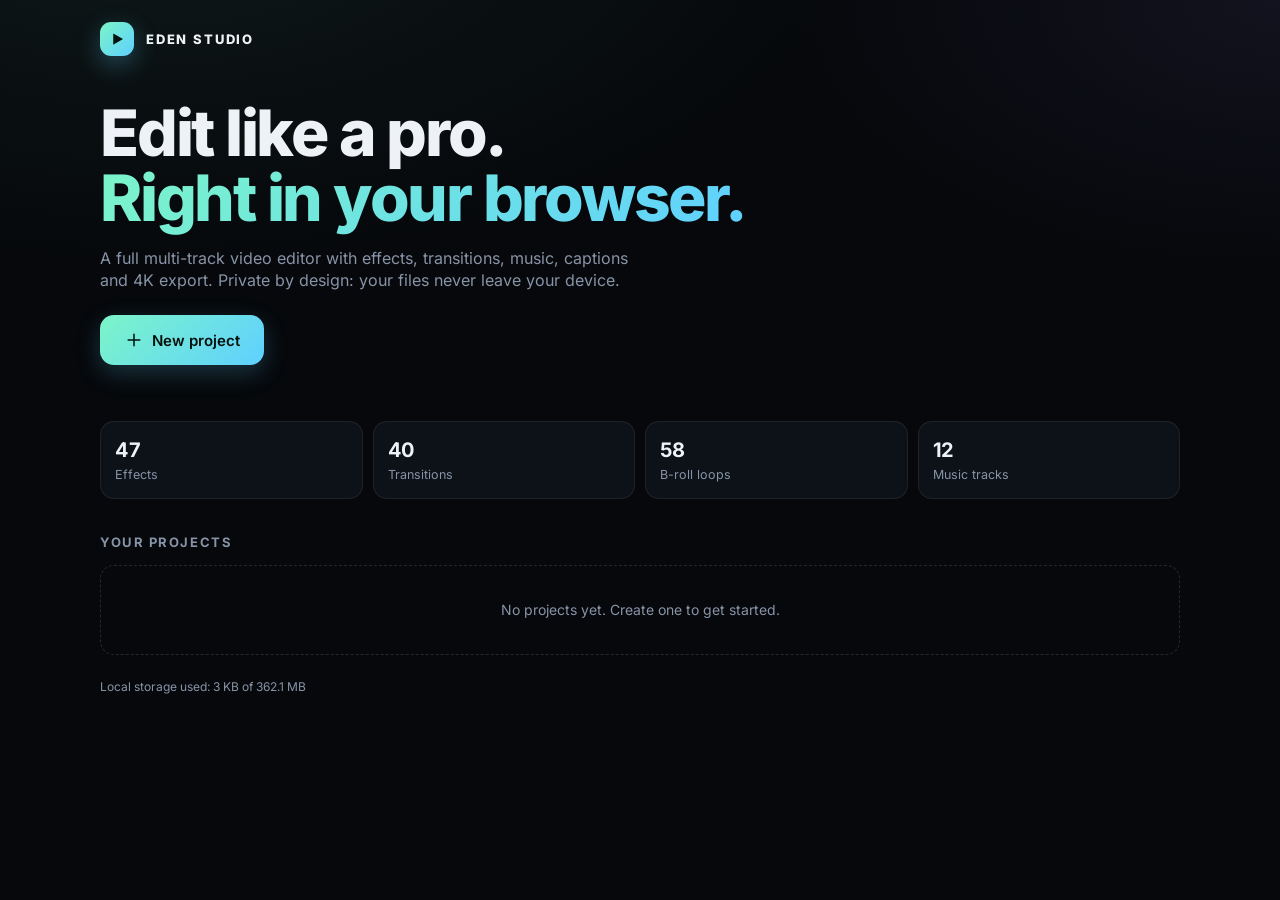
==== docs/index.html @ 5350b4ff "Add files via upload" ====
<!doctype html>
<html lang="en">
<head>
<meta charset="utf-8">
<title>EDEN Studio — Video editor in your browser</title>
<meta name="viewport" content="width=device-width,initial-scale=1,maximum-scale=1,viewport-fit=cover">
<meta name="description" content="EDEN Studio: a free, private, CapCut-style video editor that runs entirely in your browser. Multi-track timeline, 50+ effects, 40 transitions, 58 B-roll backgrounds, music, captions and 4K export.">
<meta name="theme-color" content="#06080b">
<meta name="apple-mobile-web-app-capable" content="yes">
<meta name="mobile-web-app-capable" content="yes">
<meta name="apple-mobile-web-app-status-bar-style" content="black-translucent">
<meta name="apple-mobile-web-app-title" content="EDEN Studio">
<link rel="manifest" href="manifest.webmanifest">
<link rel="icon" href="assets/icons/icon-192.png" type="image/png">
<link rel="apple-touch-icon" href="assets/icons/apple-touch-icon.png">
<link rel="preload" href="assets/fonts/inter-latin-600-normal.woff2" as="font" type="font/woff2" crossorigin>
<link rel="stylesheet" href="css/fonts.css">
<link rel="stylesheet" href="css/app.css">
</head>
<body>
<div class="loading" id="loading"><div style="text-align:center"><div class="logo" style="margin:0 auto 18px;width:54px;height:54px;border-radius:17px"></div><div class="spin" style="margin:0 auto"></div></div></div>
<div id="app">
  <section id="home" hidden></section>
  <section id="editor" hidden>
    <header class="topbar" id="topbar"></header>
    <nav class="rail" id="rail" aria-label="Tools"></nav>
    <aside class="panel" id="panel"><div class="sheet-grab" id="panelGrab"><i></i></div><div class="ph"><h3 id="panelTitle"></h3><button class="btn ghost sm icon x" id="panelClose" aria-label="Close"></button></div><div class="pb" id="panelBody"></div></aside>
    <main class="stage" id="stage">
      <div class="viewport" id="viewport"><div class="cwrap" id="cwrap"><canvas id="cv"></canvas><div id="overlay"></div></div></div>
      <div class="transport" id="transport"></div>
    </main>
    <aside class="inspector" id="inspector"><div class="sheet-grab" id="inspGrab"><i></i></div><div class="ph"><h3 id="inspTitle">Edit</h3><button class="btn ghost sm icon x" id="inspClose" aria-label="Close"></button></div><div class="pb" id="inspBody"></div></aside>
    <section class="timeline" id="timeline"></section>
  </section>
</div>
<div class="scrim" id="scrim"></div>
<div id="toasts" aria-live="polite"></div>
<noscript><p style="padding:24px">EDEN Studio needs JavaScript.</p></noscript>
<script type="module" src="js/app.js"></script>
</body>
</html>
---- docs/css/fonts.css ----
/* Self-hosted fonts (SIL Open Font License). Latin subset. */
@font-face{font-family:'Inter';font-style:normal;font-weight:400;font-display:swap;src:url('../assets/fonts/inter-latin-400-normal.woff2') format('woff2');}
@font-face{font-family:'Inter';font-style:normal;font-weight:600;font-display:swap;src:url('../assets/fonts/inter-latin-600-normal.woff2') format('woff2');}
@font-face{font-family:'Inter';font-style:normal;font-weight:700;font-display:swap;src:url('../assets/fonts/inter-latin-700-normal.woff2') format('woff2');}
@font-face{font-family:'Inter';font-style:normal;font-weight:800;font-display:swap;src:url('../assets/fonts/inter-latin-800-normal.woff2') format('woff2');}
@font-face{font-family:'Montserrat';font-style:normal;font-weight:600;font-display:swap;src:url('../assets/fonts/montserrat-latin-600-normal.woff2') format('woff2');}
@font-face{font-family:'Montserrat';font-style:normal;font-weight:800;font-display:swap;src:url('../assets/fonts/montserrat-latin-800-normal.woff2') format('woff2');}
@font-face{font-family:'Poppins';font-style:normal;font-weight:500;font-display:swap;src:url('../assets/fonts/poppins-latin-500-normal.woff2') format('woff2');}
@font-face{font-family:'Poppins';font-style:normal;font-weight:700;font-display:swap;src:url('../assets/fonts/poppins-latin-700-normal.woff2') format('woff2');}
@font-face{font-family:'Bebas Neue';font-style:normal;font-weight:400;font-display:swap;src:url('../assets/fonts/bebas-neue-latin-400-normal.woff2') format('woff2');}
@font-face{font-family:'Anton';font-style:normal;font-weight:400;font-display:swap;src:url('../assets/fonts/anton-latin-400-normal.woff2') format('woff2');}
@font-face{font-family:'Oswald';font-style:normal;font-weight:500;font-display:swap;src:url('../assets/fonts/oswald-latin-500-normal.woff2') format('woff2');}
@font-face{font-family:'Oswald';font-style:normal;font-weight:700;font-display:swap;src:url('../assets/fonts/oswald-latin-700-normal.woff2') format('woff2');}
@font-face{font-family:'Playfair Display';font-style:normal;font-weight:700;font-display:swap;src:url('../assets/fonts/playfair-display-latin-700-normal.woff2') format('woff2');}
@font-face{font-family:'Pacifico';font-style:normal;font-weight:400;font-display:swap;src:url('../assets/fonts/pacifico-latin-400-normal.woff2') format('woff2');}
@font-face{font-family:'Caveat';font-style:normal;font-weight:700;font-display:swap;src:url('../assets/fonts/caveat-latin-700-normal.woff2') format('woff2');}
@font-face{font-family:'Space Grotesk';font-style:normal;font-weight:600;font-display:swap;src:url('../assets/fonts/space-grotesk-latin-600-normal.woff2') format('woff2');}
@font-face{font-family:'Bangers';font-style:normal;font-weight:400;font-display:swap;src:url('../assets/fonts/bangers-latin-400-normal.woff2') format('woff2');}
@font-face{font-family:'Lobster';font-style:normal;font-weight:400;font-display:swap;src:url('../assets/fonts/lobster-latin-400-normal.woff2') format('woff2');}
@font-face{font-family:'Orbitron';font-style:normal;font-weight:700;font-display:swap;src:url('../assets/fonts/orbitron-latin-700-normal.woff2') format('woff2');}
@font-face{font-family:'Cinzel';font-style:normal;font-weight:700;font-display:swap;src:url('../assets/fonts/cinzel-latin-700-normal.woff2') format('woff2');}
@font-face{font-family:'Archivo Black';font-style:normal;font-weight:400;font-display:swap;src:url('../assets/fonts/archivo-black-latin-400-normal.woff2') format('woff2');}
@font-face{font-family:'DM Serif Display';font-style:normal;font-weight:400;font-display:swap;src:url('../assets/fonts/dm-serif-display-latin-400-normal.woff2') format('woff2');}
@font-face{font-family:'Permanent Marker';font-style:normal;font-weight:400;font-display:swap;src:url('../assets/fonts/permanent-marker-latin-400-normal.woff2') format('woff2');}
@font-face{font-family:'Righteous';font-style:normal;font-weight:400;font-display:swap;src:url('../assets/fonts/righteous-latin-400-normal.woff2') format('woff2');}
---- docs/css/app.css ----
/* EDEN Studio — premium dark UI. Mobile-first; the same markup becomes a desktop workstation at ≥ 861px. */
:root{
  --bg:#06080b; --bg2:#0b0f14; --panel:#0f141b; --raise:#151b25; --raise2:#1b2330; --line:rgba(255,255,255,.075); --line2:rgba(255,255,255,.13);
  --text:#eef2f7; --dim:#8794a7; --mute:#586377; --accent:#7cf5c8; --accent2:#5fd0ff; --violet:#9d8cff; --danger:#ff5d7a; --warn:#ffcf5c;
  --grad:linear-gradient(135deg,#7cf5c8 0%,#5fd0ff 100%); --glass:rgba(16,21,29,.78);
  --r:14px; --r-sm:10px; --safe-b:env(safe-area-inset-bottom,0px); --safe-t:env(safe-area-inset-top,0px);
  --ease:cubic-bezier(.2,.8,.2,1); --shadow:0 18px 50px rgba(0,0,0,.55);
  --tl-h:236px; --dock-h:62px;
}
*{box-sizing:border-box;-webkit-tap-highlight-color:transparent}
html,body{height:100%;margin:0;background:var(--bg);color:var(--text);font:14px/1.4 'Inter',system-ui,-apple-system,'Segoe UI',sans-serif;overscroll-behavior:none;-webkit-font-smoothing:antialiased;touch-action:manipulation}
body{overflow:hidden;position:fixed;inset:0;width:100%}
button{font:inherit;color:inherit;background:none;border:0;padding:0;cursor:pointer}
input,select,textarea{font:inherit;color:inherit}
[hidden]{display:none!important}
.ic{flex:none;display:block}
::selection{background:rgba(124,245,200,.3)}
*::-webkit-scrollbar{width:8px;height:8px}*::-webkit-scrollbar-thumb{background:rgba(255,255,255,.12);border-radius:8px}*::-webkit-scrollbar-track{background:transparent}
.scroll{overflow:auto;-webkit-overflow-scrolling:touch;overscroll-behavior:contain}

/* ambient background */
#app{position:absolute;inset:0;display:flex;flex-direction:column;background:radial-gradient(1200px 600px at 12% -10%,rgba(124,245,200,.07),transparent 60%),radial-gradient(900px 500px at 100% 0,rgba(157,140,255,.08),transparent 55%),var(--bg)}

/* ------------------------------------------------ buttons */
.btn{display:inline-flex;align-items:center;justify-content:center;gap:8px;height:40px;padding:0 16px;border-radius:12px;background:var(--raise);border:1px solid var(--line);font-weight:600;transition:transform .12s var(--ease),background .15s,border-color .15s;white-space:nowrap;user-select:none}
.btn:hover{background:var(--raise2);border-color:var(--line2)}.btn:active{transform:scale(.97)}
.btn.primary{background:var(--grad);color:#04120d;border:0;box-shadow:0 8px 24px rgba(95,208,255,.22)}
.btn.primary:hover{filter:brightness(1.07)}
.btn.ghost{background:transparent;border-color:transparent}.btn.ghost:hover{background:rgba(255,255,255,.06)}
.btn.danger{color:var(--danger)}
.btn.sm{height:32px;padding:0 12px;font-size:13px;border-radius:10px}
.btn.icon{width:40px;padding:0}.btn.icon.sm{width:32px}
.btn[disabled]{opacity:.35;pointer-events:none}
.chip{display:inline-flex;align-items:center;gap:6px;height:30px;padding:0 12px;border-radius:99px;background:var(--raise);border:1px solid var(--line);font-size:12.5px;font-weight:600;color:var(--dim);white-space:nowrap;transition:.15s}
.chip.on{background:rgba(124,245,200,.14);border-color:rgba(124,245,200,.45);color:var(--accent)}
.chips{display:flex;gap:8px;overflow-x:auto;padding:2px 2px 10px;scrollbar-width:none}.chips::-webkit-scrollbar{display:none}

/* ------------------------------------------------ home */
#home{position:absolute;inset:0;overflow:auto;padding:calc(var(--safe-t) + 22px) 20px calc(var(--safe-b) + 28px)}
.home-in{max-width:1080px;margin:0 auto}
.brand{display:flex;align-items:center;gap:12px;font-weight:800;letter-spacing:.14em;font-size:13px}
.logo{width:34px;height:34px;border-radius:11px;background:var(--grad);display:grid;place-items:center;box-shadow:0 8px 24px rgba(95,208,255,.3)}
.logo svg{color:#04120d}
.hero{padding:44px 0 30px}
.hero h1{margin:0;font-size:clamp(34px,7vw,64px);line-height:1.02;letter-spacing:-.035em;font-weight:800}
.hero h1 em{font-style:normal;background:var(--grad);-webkit-background-clip:text;background-clip:text;color:transparent}
.hero p{max-width:560px;color:var(--dim);font-size:16px;margin:16px 0 24px}
.hero .row{display:flex;gap:12px;flex-wrap:wrap}
.hero .btn{height:50px;padding:0 24px;font-size:15px;border-radius:14px}
.feat{display:grid;grid-template-columns:repeat(auto-fit,minmax(150px,1fr));gap:10px;margin:26px 0 8px}
.feat div{padding:14px;border-radius:var(--r);background:var(--glass);border:1px solid var(--line);font-size:12.5px;color:var(--dim)}
.feat b{display:block;color:var(--text);font-size:20px;letter-spacing:-.02em;margin-bottom:2px}
h2.sec{font-size:13px;letter-spacing:.12em;text-transform:uppercase;color:var(--dim);font-weight:700;margin:34px 0 14px;display:flex;align-items:center;gap:10px}
.projects{display:grid;grid-template-columns:repeat(auto-fill,minmax(168px,1fr));gap:14px}
.pcard{position:relative;border-radius:var(--r);overflow:hidden;background:var(--panel);border:1px solid var(--line);cursor:pointer;transition:transform .2s var(--ease),border-color .2s}
.pcard:hover{transform:translateY(-3px);border-color:var(--line2)}
.pcard .th{aspect-ratio:4/3;background:#0a0d12 center/cover no-repeat;display:grid;place-items:center;color:var(--mute)}
.pcard .meta{padding:10px 12px 12px}.pcard .meta b{display:block;font-size:13.5px;white-space:nowrap;overflow:hidden;text-overflow:ellipsis}
.pcard .meta span{font-size:12px;color:var(--dim)}
.pcard .del{position:absolute;top:8px;right:8px;width:30px;height:30px;border-radius:50%;background:rgba(6,8,11,.7);backdrop-filter:blur(8px);display:grid;place-items:center;opacity:0;transition:.15s}
.pcard:hover .del,.pcard:focus-within .del{opacity:1}
@media (pointer:coarse){.pcard .del{opacity:1}}
.empty{padding:34px;border:1px dashed var(--line2);border-radius:var(--r);text-align:center;color:var(--dim)}
.ratio-grid{display:grid;grid-template-columns:repeat(3,1fr);gap:10px}
.ratio{padding:14px 8px;border-radius:var(--r);background:var(--raise);border:1px solid var(--line);display:flex;flex-direction:column;align-items:center;gap:8px;font-weight:700;transition:.15s}
.ratio:hover{border-color:var(--line2)}.ratio.on{border-color:var(--accent);background:rgba(124,245,200,.1)}
.ratio i{display:block;border:2px solid currentColor;border-radius:4px;opacity:.85}
.ratio small{font-weight:500;color:var(--dim);font-size:11px;text-align:center}

/* ------------------------------------------------ editor shell */
#editor{position:absolute;inset:0;display:grid;grid-template-rows:auto minmax(0,1fr) var(--tl-h) auto;grid-template-columns:minmax(0,100%);grid-template-areas:'top' 'stage' 'tl' 'rail';padding-top:var(--safe-t)}
.topbar{grid-area:top}.stage{grid-area:stage}.timeline{grid-area:tl}.rail{grid-area:rail}
.topbar{display:flex;align-items:center;gap:8px;padding:8px 10px;border-bottom:1px solid var(--line);background:rgba(8,11,15,.85);backdrop-filter:blur(16px);z-index:20}
.topbar .name{flex:1;min-width:0;display:flex;align-items:center;gap:8px}
.topbar input.title{background:transparent;border:1px solid transparent;border-radius:9px;padding:6px 9px;font-weight:700;font-size:14px;width:100%;max-width:280px;text-overflow:ellipsis}
.topbar input.title:hover{border-color:var(--line)}.topbar input.title:focus{outline:0;border-color:var(--accent);background:var(--raise)}
.savestate{font-size:11.5px;color:var(--mute);white-space:nowrap}
.stage{display:flex;flex-direction:column;min-height:0;min-width:0}
.viewport{flex:1;min-height:0;display:grid;place-items:center;padding:10px;position:relative}
.cwrap{position:relative;box-shadow:0 20px 60px rgba(0,0,0,.6),0 0 0 1px var(--line2);border-radius:6px;background:#000;touch-action:none}
.cwrap canvas{display:block;width:100%;height:100%;border-radius:6px}
#overlay{position:absolute;inset:0;pointer-events:none}
.sel-box{position:absolute;border:1.5px solid var(--accent);pointer-events:auto;touch-action:none;cursor:move;box-shadow:0 0 0 1px rgba(0,0,0,.4)}
.sel-box .h{position:absolute;width:16px;height:16px;border-radius:50%;background:#fff;border:2px solid var(--accent);box-shadow:0 2px 6px rgba(0,0,0,.5);touch-action:none}
.sel-box .h.br{right:-9px;bottom:-9px;cursor:nwse-resize}.sel-box .h.rot{left:50%;top:-30px;margin-left:-8px;cursor:grab}
.sel-box .stem{position:absolute;left:50%;top:-16px;width:1.5px;height:16px;background:var(--accent);margin-left:-.75px}
.guide{position:absolute;background:var(--accent);opacity:.75;pointer-events:none}
.transport{display:flex;align-items:center;gap:6px;padding:4px 12px 8px;min-height:50px}
.transport .time{font-variant-numeric:tabular-nums;font-weight:600;font-size:13px;color:var(--dim);min-width:104px}
.transport .time b{color:var(--text);font-weight:700}
.transport .sp{flex:1}
.playbtn{width:46px;height:46px;border-radius:50%;background:var(--grad);color:#04120d;display:grid;place-items:center;box-shadow:0 8px 22px rgba(95,208,255,.3);transition:transform .12s}.playbtn:active{transform:scale(.93)}

/* ------------------------------------------------ tool rail / dock */
.rail{display:flex;gap:2px;padding:6px 6px calc(6px + var(--safe-b));overflow-x:auto;background:rgba(8,11,15,.92);border-top:1px solid var(--line);backdrop-filter:blur(16px);z-index:30;scrollbar-width:none;min-height:var(--dock-h)}
.rail::-webkit-scrollbar{display:none}
.tool{flex:0 0 auto;min-width:64px;height:50px;border-radius:12px;display:flex;flex-direction:column;align-items:center;justify-content:center;gap:3px;color:var(--dim);font-size:10.5px;font-weight:600;transition:.15s}
.tool:hover{color:var(--text);background:rgba(255,255,255,.05)}
.tool.on{color:var(--accent);background:rgba(124,245,200,.1)}
.tool.danger{color:var(--danger)}
.tool .ic{width:21px;height:21px}
.rail .back{border-right:1px solid var(--line);margin-right:4px;padding-right:6px;border-radius:0}

/* ------------------------------------------------ panels (bottom sheet on mobile) */
.panel,.inspector{position:fixed;left:0;right:0;bottom:0;height:min(58vh,520px);z-index:40;background:var(--panel);border-top:1px solid var(--line2);border-radius:22px 22px 0 0;box-shadow:0 -24px 60px rgba(0,0,0,.55);display:flex;flex-direction:column;transform:translateY(105%);transition:transform .34s var(--ease);padding-bottom:var(--safe-b)}
.panel.open,.inspector.open{transform:none}
.sheet-grab{flex:none;height:22px;display:grid;place-items:center;touch-action:none}.sheet-grab i{width:40px;height:4px;border-radius:4px;background:var(--line2)}
.ph{flex:none;display:flex;align-items:center;gap:8px;padding:0 14px 8px}
.ph h3{margin:0;font-size:15px;font-weight:700;flex:1;letter-spacing:-.01em}
.pb{flex:1;min-height:0;overflow:auto;-webkit-overflow-scrolling:touch;overscroll-behavior:contain;padding:4px 14px 20px}
.scrim{position:fixed;inset:0;background:rgba(0,0,0,.35);z-index:35;opacity:0;pointer-events:none;transition:.25s}.scrim.on{opacity:1;pointer-events:auto}
@media (min-width:861px){.scrim{display:none}}

.grid{display:grid;gap:10px}
.grid.g3{grid-template-columns:repeat(3,1fr)}.grid.g2{grid-template-columns:repeat(2,1fr)}.grid.g4{grid-template-columns:repeat(4,1fr)}
.card{position:relative;border-radius:12px;overflow:hidden;background:var(--raise);border:1px solid var(--line);cursor:pointer;text-align:left;transition:transform .15s var(--ease),border-color .15s;display:block;width:100%}
.card:hover{border-color:var(--line2)}.card:active{transform:scale(.97)}
.card.on{border-color:var(--accent);box-shadow:0 0 0 1px var(--accent)}
.card .im{aspect-ratio:3/4;background:linear-gradient(135deg,#1a2230,#0e131a) center/cover no-repeat;position:relative}
.card .im.sq{aspect-ratio:1}
.card .im.wide{aspect-ratio:16/10}
.thumb{opacity:.0;transition:opacity .3s}.thumb.ready{opacity:1}
.card .lb{padding:7px 8px 8px;font-size:11.5px;font-weight:600;white-space:nowrap;overflow:hidden;text-overflow:ellipsis}
.card .tag{position:absolute;left:6px;bottom:6px;padding:2px 7px;border-radius:99px;background:rgba(6,8,11,.72);backdrop-filter:blur(6px);font-size:10px;font-weight:700;letter-spacing:.04em}
.card .add{position:absolute;right:6px;top:6px;width:26px;height:26px;border-radius:50%;background:var(--grad);color:#04120d;display:grid;place-items:center;opacity:0;transform:scale(.8);transition:.15s}
.card:hover .add,.card:active .add{opacity:1;transform:none}
@media (pointer:coarse){.card .add{opacity:1;transform:none;width:24px;height:24px}}
.sub{font-size:11px;font-weight:700;letter-spacing:.1em;text-transform:uppercase;color:var(--mute);margin:14px 2px 8px}
.row-item{display:flex;align-items:center;gap:12px;width:100%;padding:9px 10px;border-radius:12px;background:var(--raise);border:1px solid var(--line);margin-bottom:8px;text-align:left}
.row-item:hover{border-color:var(--line2)}
.row-item .pic{width:44px;height:44px;border-radius:10px;display:grid;place-items:center;flex:none;color:#04120d}
.row-item b{display:block;font-size:13.5px}.row-item span{font-size:12px;color:var(--dim)}
.row-item .go{margin-left:auto;display:flex;gap:6px}
.drop{display:grid;place-items:center;gap:6px;padding:26px 16px;border:1.5px dashed var(--line2);border-radius:16px;text-align:center;color:var(--dim);transition:.2s;cursor:pointer;background:rgba(255,255,255,.015)}
.drop:hover,.drop.over{border-color:var(--accent);color:var(--accent);background:rgba(124,245,200,.06)}
.drop b{color:var(--text);font-size:14px}

/* ------------------------------------------------ inspector controls */
.sect{border:1px solid var(--line);border-radius:14px;background:var(--raise);margin-bottom:10px;overflow:hidden}
.sect>.sh{display:flex;align-items:center;gap:10px;padding:11px 12px;font-weight:700;font-size:13px;width:100%;text-align:left}
.sect>.sh .ic{color:var(--accent)}.sect>.sh .chev{margin-left:auto;color:var(--mute);transition:transform .2s}
.sect.open>.sh .chev{transform:rotate(180deg)}
.sect>.sb{display:none;padding:2px 12px 14px}.sect.open>.sb{display:block}
.ctl{display:grid;grid-template-columns:78px 1fr 52px 24px;align-items:center;gap:8px;min-height:36px}
.ctl.nokf{grid-template-columns:78px 1fr 52px}
.ctl label{font-size:12px;color:var(--dim);font-weight:500}
.ctl output{font-size:11.5px;text-align:right;color:var(--text);font-variant-numeric:tabular-nums}
.ctl .kf{width:22px;height:22px;display:grid;place-items:center;color:var(--mute);border-radius:6px}.ctl .kf.has{color:var(--accent)}.ctl .kf.here{color:#04120d;background:var(--accent)}
input[type=range]{-webkit-appearance:none;appearance:none;width:100%;height:28px;background:transparent;margin:0;touch-action:pan-y}
input[type=range]::-webkit-slider-runnable-track{height:4px;border-radius:4px;background:linear-gradient(90deg,var(--accent) var(--p,50%),rgba(255,255,255,.12) var(--p,50%))}
input[type=range]::-moz-range-track{height:4px;border-radius:4px;background:rgba(255,255,255,.12)}input[type=range]::-moz-range-progress{height:4px;border-radius:4px;background:var(--accent)}
input[type=range]::-webkit-slider-thumb{-webkit-appearance:none;width:18px;height:18px;border-radius:50%;background:#fff;margin-top:-7px;box-shadow:0 2px 8px rgba(0,0,0,.5)}
input[type=range]::-moz-range-thumb{width:18px;height:18px;border:0;border-radius:50%;background:#fff}
.field{width:100%;height:38px;padding:0 12px;border-radius:10px;background:var(--bg2);border:1px solid var(--line);outline:0}
.field:focus{border-color:var(--accent)}
textarea.field{height:74px;padding:10px 12px;resize:none}
select.field{appearance:none;background-image:linear-gradient(45deg,transparent 50%,var(--dim) 50%),linear-gradient(135deg,var(--dim) 50%,transparent 50%);background-position:calc(100% - 18px) 16px,calc(100% - 13px) 16px;background-size:5px 5px;background-repeat:no-repeat;padding-right:30px}
.seg{display:flex;background:var(--bg2);padding:3px;border-radius:11px;border:1px solid var(--line);gap:2px}
.seg button{flex:1;height:30px;border-radius:8px;font-size:12px;font-weight:600;color:var(--dim);transition:.15s;white-space:nowrap;padding:0 6px}
.seg button.on{background:var(--raise2);color:var(--text);box-shadow:0 1px 4px rgba(0,0,0,.4)}
.swatch{width:36px;height:36px;border-radius:10px;border:1px solid var(--line2);padding:0;background:none;cursor:pointer;overflow:hidden}
input[type=color]{-webkit-appearance:none;border:0;padding:0}input[type=color]::-webkit-color-swatch-wrapper{padding:0}input[type=color]::-webkit-color-swatch{border:0;border-radius:9px}
.rowx{display:flex;align-items:center;gap:8px;margin:6px 0}.rowx>label{font-size:12px;color:var(--dim);min-width:78px}.rowx .grow{flex:1}
.switch{position:relative;width:42px;height:26px;border-radius:99px;background:rgba(255,255,255,.14);transition:.2s;flex:none}
.switch::after{content:'';position:absolute;top:3px;left:3px;width:20px;height:20px;border-radius:50%;background:#fff;transition:.2s var(--ease)}
.switch.on{background:var(--accent)}.switch.on::after{transform:translateX(16px);background:#04120d}
.hint{font-size:12px;color:var(--dim);margin:6px 0}
.pill-row{display:flex;gap:6px;flex-wrap:wrap;margin:6px 0}
.mini{display:grid;grid-template-columns:repeat(4,1fr);gap:8px}
.mini .card .im{aspect-ratio:3/4}
.fxlist .row-item{padding:8px 10px}

/* ------------------------------------------------ timeline */
.timeline{position:relative;display:flex;flex-direction:column;min-height:0;border-top:1px solid var(--line);background:linear-gradient(180deg,#090c11,#07090d)}
.tl-bar{flex:none;display:flex;align-items:center;gap:4px;padding:4px 8px;border-bottom:1px solid var(--line)}
.tl-bar .sp{flex:1}
.tl-body{position:relative;flex:1;min-height:0;display:flex}
.tl-heads{flex:none;width:34px;overflow:hidden;border-right:1px solid var(--line);background:#080b10;z-index:5;position:relative}
.tl-scroll{position:relative;flex:1;overflow:auto;-webkit-overflow-scrolling:touch;overscroll-behavior:contain}
.tl-inner{position:relative;min-height:100%}
.ruler{position:sticky;top:0;height:24px;z-index:6;background:rgba(9,12,17,.96);border-bottom:1px solid var(--line);touch-action:none;cursor:col-resize}
.ruler .tick{position:absolute;top:0;bottom:0;border-left:1px solid rgba(255,255,255,.1);font-size:10px;color:var(--mute);padding-left:4px;line-height:22px;pointer-events:none;font-variant-numeric:tabular-nums}
.ruler .tick.minor{top:15px;color:transparent}
.lane{position:absolute;left:0;right:0;border-bottom:1px solid rgba(255,255,255,.04)}
.lane.drop-ok{background:rgba(124,245,200,.06)}
.lh{position:absolute;left:0;width:34px;display:grid;place-items:center;color:var(--mute);border-bottom:1px solid rgba(255,255,255,.04)}
.lh .ic{width:15px;height:15px}
.clip{position:absolute;top:3px;bottom:3px;border-radius:9px;overflow:hidden;border:1.5px solid rgba(255,255,255,.12);touch-action:none;user-select:none;-webkit-user-select:none;cursor:grab;background:#1a2230;transition:box-shadow .15s}
.clip.sel{border-color:var(--accent);box-shadow:0 0 0 1px var(--accent),0 6px 18px rgba(124,245,200,.18);z-index:3}
.clip.drag{opacity:.9;z-index:9;cursor:grabbing;box-shadow:0 14px 34px rgba(0,0,0,.6)}
.clip.bad{border-color:var(--danger)}
.clip .strip{position:absolute;inset:0;display:flex;opacity:.82;pointer-events:none}.clip .strip canvas{height:100%;flex:none}
.clip .lbl{position:absolute;left:8px;top:4px;right:8px;font-size:11px;font-weight:700;text-shadow:0 1px 4px rgba(0,0,0,.9);white-space:nowrap;overflow:hidden;text-overflow:ellipsis;pointer-events:none;display:flex;gap:5px;align-items:center}
.clip .wave{position:absolute;inset:0;width:100%;height:100%;pointer-events:none}
.clip .hd{position:absolute;top:0;bottom:0;width:15px;z-index:4;touch-action:none;cursor:ew-resize;display:grid;place-items:center}
.clip .hd.l{left:0}.clip .hd.r{right:0}
.clip .hd::after{content:'';width:4px;height:42%;max-height:26px;border-radius:3px;background:rgba(255,255,255,.0);transition:.15s}
.clip.sel .hd{background:linear-gradient(90deg,rgba(124,245,200,.9),rgba(124,245,200,.0))}.clip.sel .hd.r{background:linear-gradient(270deg,rgba(124,245,200,.9),rgba(124,245,200,0))}
.clip.sel .hd::after{background:#04120d}
.clip.k-video{background:#203149}.clip.k-image{background:#3a2b4f}.clip.k-gen{background:linear-gradient(90deg,#3b2a63,#1d4a5a)}
.clip.k-audio{background:linear-gradient(180deg,#123a35,#0e2a28)}.clip.k-text{background:#5a4b12}.clip.k-sticker{background:#5a2342}.clip.k-fx{background:linear-gradient(90deg,#4a2b6e,#6e2b58)}
.clip.k-audio .wave{color:#7cf5c8}
.kfdot{position:absolute;bottom:3px;width:7px;height:7px;background:var(--accent);transform:rotate(45deg) translateX(-50%);pointer-events:none}
.tmark{position:absolute;top:50%;z-index:5;width:26px;height:26px;margin:-13px 0 0 -13px;border-radius:9px;background:var(--bg);border:1.5px solid var(--line2);display:grid;place-items:center;color:var(--dim);cursor:pointer;transition:.15s}
.tmark:hover,.tmark.has{border-color:var(--accent);color:var(--accent)}
.tmark .ic{width:14px;height:14px}
.playhead{position:absolute;top:0;bottom:0;width:0;z-index:8;pointer-events:none}
.playhead::before{content:'';position:absolute;left:-1px;top:0;bottom:0;width:2px;background:#fff;box-shadow:0 0 10px rgba(255,255,255,.4)}
.playhead::after{content:'';position:absolute;left:-7px;top:0;width:14px;height:14px;background:#fff;clip-path:polygon(0 0,100% 0,50% 100%)}
.snapline{position:absolute;top:0;bottom:0;width:1px;background:var(--accent);z-index:7;pointer-events:none;box-shadow:0 0 6px var(--accent)}
.tl-empty{position:absolute;inset:34px 0 0;display:grid;place-items:center;text-align:center;color:var(--mute);pointer-events:none;font-size:13px}

/* ------------------------------------------------ modal */
.modal-back{position:fixed;inset:0;background:rgba(2,4,6,.66);backdrop-filter:blur(8px);z-index:100;display:grid;place-items:center;padding:16px;animation:fade .2s}
.modal{width:min(520px,100%);max-height:calc(100% - 20px);overflow:auto;background:var(--panel);border:1px solid var(--line2);border-radius:22px;box-shadow:var(--shadow);padding:20px;animation:pop .28s var(--ease)}
.modal h3{margin:0 0 4px;font-size:19px;letter-spacing:-.02em}
.modal p.lead{margin:0 0 16px;color:var(--dim);font-size:13px}
.modal .foot{display:flex;gap:10px;justify-content:flex-end;margin-top:18px}
@keyframes fade{from{opacity:0}}@keyframes pop{from{opacity:0;transform:translateY(14px) scale(.97)}}
.bar{height:8px;border-radius:8px;background:rgba(255,255,255,.1);overflow:hidden}.bar i{display:block;height:100%;background:var(--grad);width:0;transition:width .2s}
.stat{display:flex;justify-content:space-between;font-size:12.5px;color:var(--dim);margin-top:8px}
.opt-grid{display:grid;grid-template-columns:repeat(2,1fr);gap:8px;margin:8px 0 14px}
.opt{padding:11px 12px;border-radius:12px;background:var(--raise);border:1px solid var(--line);text-align:left;font-weight:600;font-size:13px}.opt small{display:block;color:var(--dim);font-weight:400;font-size:11.5px}
.opt.on{border-color:var(--accent);background:rgba(124,245,200,.1)}

#toasts{position:fixed;left:0;right:0;top:calc(var(--safe-t) + 66px);display:flex;flex-direction:column;align-items:center;gap:8px;z-index:200;pointer-events:none}
.toast{padding:10px 16px;border-radius:12px;background:rgba(21,27,37,.96);border:1px solid var(--line2);box-shadow:var(--shadow);font-weight:600;font-size:13px;animation:pop .25s var(--ease);max-width:min(440px,92vw)}
.toast.err{border-color:rgba(255,93,122,.55)}.toast.ok{border-color:rgba(124,245,200,.55)}
.ctxmenu{position:fixed;z-index:150;min-width:190px;background:var(--glass);backdrop-filter:blur(18px);border:1px solid var(--line2);border-radius:14px;padding:6px;box-shadow:var(--shadow)}
.ctxmenu button{display:flex;align-items:center;gap:10px;width:100%;padding:9px 10px;border-radius:9px;font-size:13px;text-align:left}.ctxmenu button:hover{background:rgba(255,255,255,.07)}
.ctxmenu .sep{height:1px;background:var(--line);margin:5px 4px}
.loading{position:fixed;inset:0;z-index:300;display:grid;place-items:center;background:var(--bg);transition:opacity .5s}
.loading.gone{opacity:0;pointer-events:none}
.spin{width:36px;height:36px;border-radius:50%;border:3px solid rgba(255,255,255,.1);border-top-color:var(--accent);animation:sp 0.8s linear infinite}@keyframes sp{to{transform:rotate(360deg)}}

/* ------------------------------------------------ desktop workstation */
@media (min-width:861px){
  :root{--tl-h:272px}
  #editor{grid-template-rows:auto minmax(0,1fr) var(--tl-h);grid-template-columns:72px 340px minmax(0,1fr) 336px;grid-template-areas:'top top top top' 'rail panel stage insp' 'tl tl tl tl'}
  .rail{flex-direction:column;border-top:0;border-right:1px solid var(--line);padding:10px 6px;min-height:0;overflow-y:auto;overflow-x:hidden;background:rgba(8,11,15,.6);gap:2px;backdrop-filter:none}
  .tool{min-width:0;width:60px;height:54px}.rail .back{display:none}.rail .sep{height:1px;background:var(--line);margin:6px 8px;flex:none}
  .panel,.inspector{position:static;height:auto;transform:none;border-radius:0;box-shadow:none;border-top:0;transition:none;padding-bottom:0;min-height:0}
  .panel{grid-area:panel;border-right:1px solid var(--line);background:rgba(15,20,27,.7)}.inspector{grid-area:insp;border-left:1px solid var(--line);background:rgba(15,20,27,.7)}
  .sheet-grab{display:none}.ph{padding:14px 16px 8px}.pb{padding:4px 16px 24px}
  .ph .x{display:none}
  .viewport{padding:16px 20px}
  .tl-heads{width:96px}.lh{width:96px;justify-content:start;padding-left:12px;gap:8px;grid-auto-flow:column;place-items:center start;font-size:11.5px;font-weight:600}
  .lh .ic{width:15px;height:15px}
}
@media (max-width:860px){
  .desktop-only{display:none!important}
  .topbar .btn.export span{display:none}
  .transport .time{min-width:88px}
  .tl-bar .zoomctl{display:none}
}
@media (max-width:860px) and (orientation:landscape){
  :root{--tl-h:130px}
  .rail{min-height:50px}.tool{height:42px}.tool span{display:none}
}
@media (prefers-reduced-motion:reduce){*{animation-duration:.01ms!important;transition-duration:.01ms!important}}

.opt-grid.c3{grid-template-columns:repeat(3,1fr)}.opt-grid.c3 .opt{padding:10px 9px;font-size:12.5px}
@media (max-width:860px){.inspector{height:min(46vh,430px)}.scrim.on.soft{background:rgba(0,0,0,.12)}}
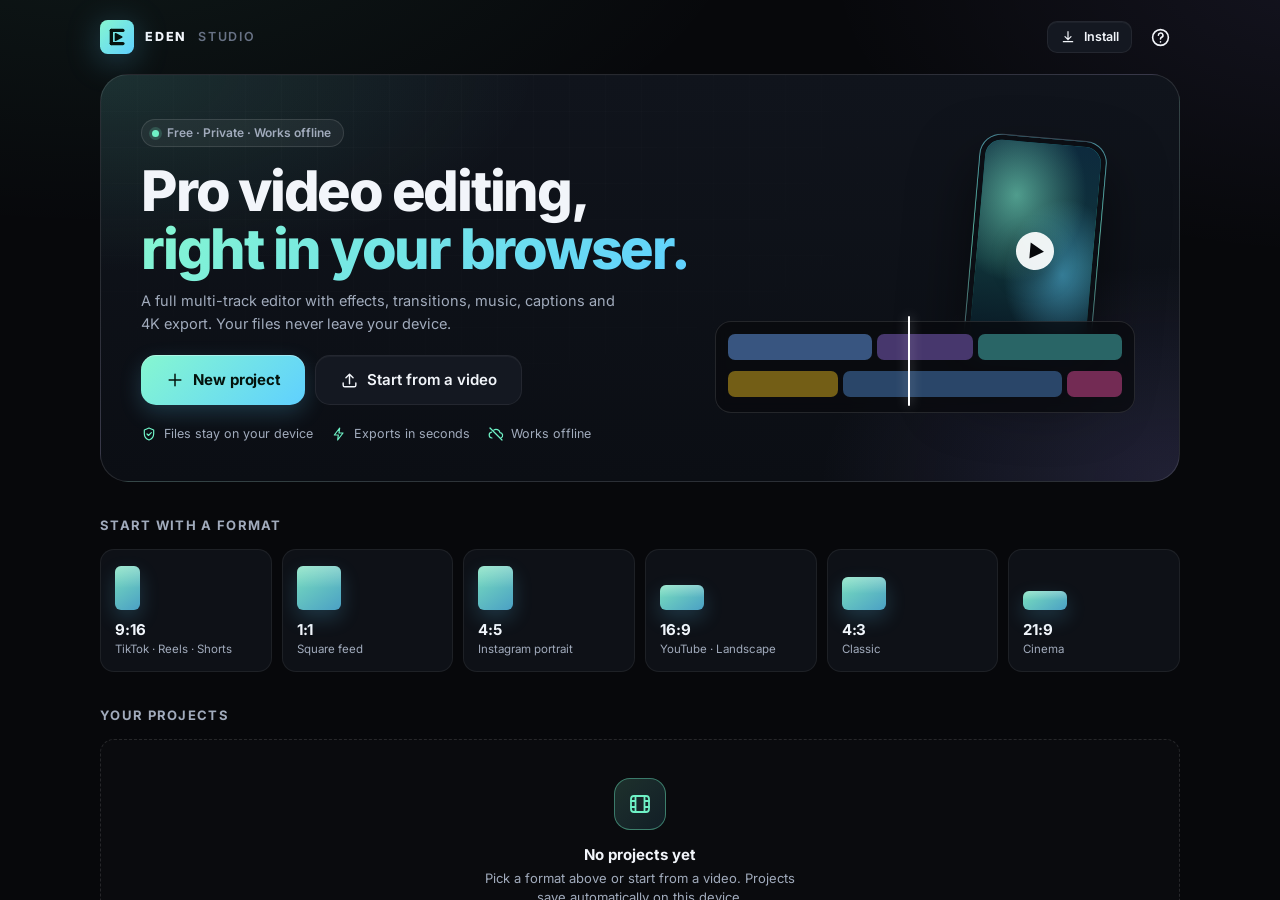
==== commit 221ad023: "Add files via upload" ====
--- a/docs/index.html
+++ b/docs/index.html
@@ -2,40 +2,53 @@
 <html lang="en">
 <head>
 <meta charset="utf-8">
-<title>EDEN Studio — Video editor in your browser</title>
+<title>EDEN Studio — Pro video editor in your browser</title>
 <meta name="viewport" content="width=device-width,initial-scale=1,maximum-scale=1,viewport-fit=cover">
-<meta name="description" content="EDEN Studio: a free, private, CapCut-style video editor that runs entirely in your browser. Multi-track timeline, 50+ effects, 40 transitions, 58 B-roll backgrounds, music, captions and 4K export.">
-<meta name="theme-color" content="#06080b">
+<meta name="description" content="EDEN Studio: a free, private video editor that runs entirely in your browser. Multi-track timeline, 47 effects, 40 transitions, music, captions and 4K export. Install it on your phone or computer.">
+<meta name="theme-color" content="#07080b">
+<meta name="color-scheme" content="dark">
+<meta name="application-name" content="EDEN Studio">
 <meta name="apple-mobile-web-app-capable" content="yes">
 <meta name="mobile-web-app-capable" content="yes">
 <meta name="apple-mobile-web-app-status-bar-style" content="black-translucent">
 <meta name="apple-mobile-web-app-title" content="EDEN Studio">
+<meta name="format-detection" content="telephone=no">
+<meta property="og:title" content="EDEN Studio">
+<meta property="og:description" content="A free, private, pro-grade video editor that runs in your browser.">
+<meta property="og:type" content="website">
 <link rel="manifest" href="manifest.webmanifest">
-<link rel="icon" href="assets/icons/icon-192.png" type="image/png">
+<link rel="icon" href="assets/icons/favicon.svg" type="image/svg+xml">
+<link rel="icon" href="assets/icons/favicon-32.png" type="image/png" sizes="32x32">
 <link rel="apple-touch-icon" href="assets/icons/apple-touch-icon.png">
 <link rel="preload" href="assets/fonts/inter-latin-600-normal.woff2" as="font" type="font/woff2" crossorigin>
+<link rel="preload" href="assets/fonts/inter-latin-800-normal.woff2" as="font" type="font/woff2" crossorigin>
 <link rel="stylesheet" href="css/fonts.css">
 <link rel="stylesheet" href="css/app.css">
 </head>
 <body>
-<div class="loading" id="loading"><div style="text-align:center"><div class="logo" style="margin:0 auto 18px;width:54px;height:54px;border-radius:17px"></div><div class="spin" style="margin:0 auto"></div></div></div>
+<div class="loading" id="loading" role="status" aria-label="Loading EDEN Studio">
+  <div class="lw">
+    <svg class="logo-mark" viewBox="0 0 512 512" width="64" height="64" aria-hidden="true"><defs><linearGradient id="lgs" x1="0" y1="0" x2="1" y2="1"><stop offset="0" stop-color="#86f7d0"/><stop offset="1" stop-color="#5fd0ff"/></linearGradient></defs><rect width="512" height="512" rx="116" fill="url(#lgs)"/><g fill="#05130e" stroke="#05130e" stroke-linejoin="round" stroke-linecap="round"><rect x="146" y="132" width="50" height="248" rx="25" stroke="none"/><rect x="146" y="132" width="224" height="50" rx="25" stroke="none"/><rect x="146" y="330" width="224" height="50" rx="25" stroke="none"/><path d="M234 208 L234 304 L326 256 Z" stroke-width="26"/></g></svg>
+    <div class="lt">EDEN STUDIO</div>
+  </div>
+</div>
 <div id="app">
   <section id="home" hidden></section>
   <section id="editor" hidden>
     <header class="topbar" id="topbar"></header>
     <nav class="rail" id="rail" aria-label="Tools"></nav>
-    <aside class="panel" id="panel"><div class="sheet-grab" id="panelGrab"><i></i></div><div class="ph"><h3 id="panelTitle"></h3><button class="btn ghost sm icon x" id="panelClose" aria-label="Close"></button></div><div class="pb" id="panelBody"></div></aside>
+    <aside class="panel" id="panel" aria-label="Library"><div class="sheet-grab" id="panelGrab"><i></i></div><div class="ph"><h3 id="panelTitle"></h3><button class="btn ghost sm icon x" id="panelClose" aria-label="Close"></button></div><div class="pb" id="panelBody"></div></aside>
     <main class="stage" id="stage">
-      <div class="viewport" id="viewport"><div class="cwrap" id="cwrap"><canvas id="cv"></canvas><div id="overlay"></div></div></div>
+      <div class="viewport" id="viewport"><div class="cwrap" id="cwrap"><canvas id="cv" aria-label="Video preview"></canvas><div id="overlay"></div></div><div class="stage-empty" id="stageEmpty" hidden></div></div>
       <div class="transport" id="transport"></div>
     </main>
-    <aside class="inspector" id="inspector"><div class="sheet-grab" id="inspGrab"><i></i></div><div class="ph"><h3 id="inspTitle">Edit</h3><button class="btn ghost sm icon x" id="inspClose" aria-label="Close"></button></div><div class="pb" id="inspBody"></div></aside>
-    <section class="timeline" id="timeline"></section>
+    <aside class="inspector" id="inspector" aria-label="Clip settings"><div class="sheet-grab" id="inspGrab"><i></i></div><div class="ph"><h3 id="inspTitle">Edit</h3><button class="btn ghost sm icon x" id="inspClose" aria-label="Close"></button></div><div class="pb" id="inspBody"></div></aside>
+    <section class="timeline" id="timeline" aria-label="Timeline"></section>
   </section>
 </div>
 <div class="scrim" id="scrim"></div>
 <div id="toasts" aria-live="polite"></div>
-<noscript><p style="padding:24px">EDEN Studio needs JavaScript.</p></noscript>
+<noscript><p style="padding:24px;color:#fff">EDEN Studio needs JavaScript.</p></noscript>
 <script type="module" src="js/app.js"></script>
 </body>
 </html>
--- a/docs/css/app.css
+++ b/docs/css/app.css
@@ -1,263 +1,462 @@
-/* EDEN Studio — premium dark UI. Mobile-first; the same markup becomes a desktop workstation at ≥ 861px. */
+/* ==========================================================================
+   EDEN Studio — design system
+   Mobile-first. The same markup becomes a desktop workstation at >= 861px.
+   Sections: tokens · base · controls · home · editor shell · rail · panels ·
+             library cards · inspector · timeline · overlays · desktop · utilities
+   ========================================================================== */
+
+/* ------------------------------------------------------------ tokens */
 :root{
-  --bg:#06080b; --bg2:#0b0f14; --panel:#0f141b; --raise:#151b25; --raise2:#1b2330; --line:rgba(255,255,255,.075); --line2:rgba(255,255,255,.13);
-  --text:#eef2f7; --dim:#8794a7; --mute:#586377; --accent:#7cf5c8; --accent2:#5fd0ff; --violet:#9d8cff; --danger:#ff5d7a; --warn:#ffcf5c;
-  --grad:linear-gradient(135deg,#7cf5c8 0%,#5fd0ff 100%); --glass:rgba(16,21,29,.78);
-  --r:14px; --r-sm:10px; --safe-b:env(safe-area-inset-bottom,0px); --safe-t:env(safe-area-inset-top,0px);
-  --ease:cubic-bezier(.2,.8,.2,1); --shadow:0 18px 50px rgba(0,0,0,.55);
-  --tl-h:236px; --dock-h:62px;
-}
+  color-scheme:dark;
+  /* surfaces (darkest → lightest) */
+  --bg:#07080b; --bg2:#0b0d12; --panel:#0e1117; --raise:#141821; --raise2:#1a1f2b; --raise3:#232a39;
+  /* lines */
+  --line:rgba(255,255,255,.065); --line2:rgba(255,255,255,.115); --line3:rgba(255,255,255,.2);
+  /* text */
+  --text:#f2f5fa; --dim:#a1abbc; --mute:#687285;
+  /* brand + semantic */
+  --accent:#6ff2c6; --accent2:#5fd0ff; --accent-ink:#04130d; --accent-soft:rgba(111,242,198,.12); --accent-line:rgba(111,242,198,.42);
+  --violet:#a393ff; --danger:#ff5f7e; --warn:#ffcf5c; --ok:#6ff2c6;
+  --grad:linear-gradient(135deg,#86f7d0 0%,#5fd0ff 100%);
+  --grad-soft:linear-gradient(135deg,rgba(134,247,208,.16),rgba(95,208,255,.1));
+  --glass:rgba(16,20,28,.82);
+  /* shape + motion */
+  --r-xs:8px; --r-sm:10px; --r:14px; --r-lg:20px; --r-xl:28px;
+  --ease:cubic-bezier(.2,.8,.2,1);
+  --shadow:0 18px 50px rgba(0,0,0,.55); --shadow-sm:0 6px 18px rgba(0,0,0,.35);
+  --ring:0 0 0 3px rgba(111,242,198,.28);
+  /* safe areas */
+  --safe-b:env(safe-area-inset-bottom,0px); --safe-t:env(safe-area-inset-top,0px); --safe-l:env(safe-area-inset-left,0px); --safe-r:env(safe-area-inset-right,0px);
+  /* layout */
+  --tl-h:240px; --dock-h:64px; --top-h:54px;
+}
+
+/* ------------------------------------------------------------ base */
 *{box-sizing:border-box;-webkit-tap-highlight-color:transparent}
-html,body{height:100%;margin:0;background:var(--bg);color:var(--text);font:14px/1.4 'Inter',system-ui,-apple-system,'Segoe UI',sans-serif;overscroll-behavior:none;-webkit-font-smoothing:antialiased;touch-action:manipulation}
+html,body{height:100%;margin:0;background:var(--bg);color:var(--text);font:14px/1.45 'Inter',system-ui,-apple-system,'Segoe UI',Roboto,sans-serif;overscroll-behavior:none;-webkit-font-smoothing:antialiased;-moz-osx-font-smoothing:grayscale;touch-action:manipulation;text-rendering:optimizeLegibility}
 body{overflow:hidden;position:fixed;inset:0;width:100%}
 button{font:inherit;color:inherit;background:none;border:0;padding:0;cursor:pointer}
 input,select,textarea{font:inherit;color:inherit}
+a{color:var(--accent);text-decoration:none}a:hover{text-decoration:underline}
 [hidden]{display:none!important}
 .ic{flex:none;display:block}
-::selection{background:rgba(124,245,200,.3)}
-*::-webkit-scrollbar{width:8px;height:8px}*::-webkit-scrollbar-thumb{background:rgba(255,255,255,.12);border-radius:8px}*::-webkit-scrollbar-track{background:transparent}
+::selection{background:rgba(111,242,198,.3)}
+:focus{outline:0}
+:focus-visible{outline:2px solid var(--accent);outline-offset:2px;border-radius:8px}
+input:focus-visible,textarea:focus-visible,select:focus-visible{outline:0}
+*::-webkit-scrollbar{width:10px;height:10px}*::-webkit-scrollbar-thumb{background:rgba(255,255,255,.11);border-radius:10px;border:3px solid transparent;background-clip:content-box}*::-webkit-scrollbar-thumb:hover{background:rgba(255,255,255,.2);background-clip:content-box;border:3px solid transparent}*::-webkit-scrollbar-track{background:transparent}
 .scroll{overflow:auto;-webkit-overflow-scrolling:touch;overscroll-behavior:contain}
-
-/* ambient background */
-#app{position:absolute;inset:0;display:flex;flex-direction:column;background:radial-gradient(1200px 600px at 12% -10%,rgba(124,245,200,.07),transparent 60%),radial-gradient(900px 500px at 100% 0,rgba(157,140,255,.08),transparent 55%),var(--bg)}
-
-/* ------------------------------------------------ buttons */
-.btn{display:inline-flex;align-items:center;justify-content:center;gap:8px;height:40px;padding:0 16px;border-radius:12px;background:var(--raise);border:1px solid var(--line);font-weight:600;transition:transform .12s var(--ease),background .15s,border-color .15s;white-space:nowrap;user-select:none}
-.btn:hover{background:var(--raise2);border-color:var(--line2)}.btn:active{transform:scale(.97)}
-.btn.primary{background:var(--grad);color:#04120d;border:0;box-shadow:0 8px 24px rgba(95,208,255,.22)}
-.btn.primary:hover{filter:brightness(1.07)}
-.btn.ghost{background:transparent;border-color:transparent}.btn.ghost:hover{background:rgba(255,255,255,.06)}
-.btn.danger{color:var(--danger)}
-.btn.sm{height:32px;padding:0 12px;font-size:13px;border-radius:10px}
+.sr-only{position:absolute;width:1px;height:1px;overflow:hidden;clip:rect(0 0 0 0);white-space:nowrap}
+
+#app{position:absolute;inset:0;display:flex;flex-direction:column;background:
+  radial-gradient(1100px 560px at 8% -12%,rgba(111,242,198,.075),transparent 60%),
+  radial-gradient(900px 520px at 104% -4%,rgba(163,147,255,.085),transparent 56%),var(--bg)}
+
+/* ------------------------------------------------------------ buttons & chips */
+.btn{display:inline-flex;align-items:center;justify-content:center;gap:8px;height:40px;padding:0 16px;border-radius:12px;background:var(--raise);border:1px solid var(--line);font-weight:600;font-size:13.5px;letter-spacing:-.005em;transition:transform .12s var(--ease),background .15s,border-color .15s,box-shadow .15s,filter .15s;white-space:nowrap;user-select:none;-webkit-user-select:none;box-shadow:inset 0 1px 0 rgba(255,255,255,.04)}
+.btn:hover{background:var(--raise2);border-color:var(--line2)}
+.btn:active{transform:scale(.97)}
+.btn.primary{background:var(--grad);color:var(--accent-ink);border:0;font-weight:700;box-shadow:0 8px 22px rgba(95,208,255,.2),inset 0 1px 0 rgba(255,255,255,.35)}
+.btn.primary:hover{filter:brightness(1.06);box-shadow:0 10px 28px rgba(95,208,255,.28),inset 0 1px 0 rgba(255,255,255,.35)}
+.btn.ghost{background:transparent;border-color:transparent;box-shadow:none}.btn.ghost:hover{background:rgba(255,255,255,.065)}
+.btn.danger{color:var(--danger)}.btn.danger:hover{background:rgba(255,95,126,.1);border-color:rgba(255,95,126,.35)}
+.btn.primary.danger{background:var(--danger);color:#fff;box-shadow:none}
+.btn.sm{height:32px;padding:0 12px;font-size:12.5px;border-radius:10px}
+.btn.lg{height:50px;padding:0 24px;font-size:15px;border-radius:15px}
+.btn.block{width:100%}
 .btn.icon{width:40px;padding:0}.btn.icon.sm{width:32px}
-.btn[disabled]{opacity:.35;pointer-events:none}
-.chip{display:inline-flex;align-items:center;gap:6px;height:30px;padding:0 12px;border-radius:99px;background:var(--raise);border:1px solid var(--line);font-size:12.5px;font-weight:600;color:var(--dim);white-space:nowrap;transition:.15s}
-.chip.on{background:rgba(124,245,200,.14);border-color:rgba(124,245,200,.45);color:var(--accent)}
-.chips{display:flex;gap:8px;overflow-x:auto;padding:2px 2px 10px;scrollbar-width:none}.chips::-webkit-scrollbar{display:none}
-
-/* ------------------------------------------------ home */
-#home{position:absolute;inset:0;overflow:auto;padding:calc(var(--safe-t) + 22px) 20px calc(var(--safe-b) + 28px)}
-.home-in{max-width:1080px;margin:0 auto}
-.brand{display:flex;align-items:center;gap:12px;font-weight:800;letter-spacing:.14em;font-size:13px}
-.logo{width:34px;height:34px;border-radius:11px;background:var(--grad);display:grid;place-items:center;box-shadow:0 8px 24px rgba(95,208,255,.3)}
-.logo svg{color:#04120d}
-.hero{padding:44px 0 30px}
-.hero h1{margin:0;font-size:clamp(34px,7vw,64px);line-height:1.02;letter-spacing:-.035em;font-weight:800}
+.btn[disabled]{opacity:.32;pointer-events:none}
+.chip{display:inline-flex;align-items:center;gap:6px;height:30px;padding:0 13px;border-radius:99px;background:var(--raise);border:1px solid var(--line);font-size:12.5px;font-weight:600;color:var(--dim);white-space:nowrap;transition:.15s}
+.chip:hover{color:var(--text);border-color:var(--line2)}
+.chip.on{background:var(--accent-soft);border-color:var(--accent-line);color:var(--accent)}
+.chips{display:flex;gap:8px;overflow-x:auto;padding:2px 2px 12px;scrollbar-width:none;margin:0 -2px}.chips::-webkit-scrollbar{display:none}
+.kbd{display:inline-flex;align-items:center;justify-content:center;min-width:24px;height:24px;padding:0 7px;border-radius:7px;background:var(--raise2);border:1px solid var(--line2);border-bottom-width:2px;font:600 11.5px/1 'Inter',sans-serif;color:var(--text)}
+
+/* ------------------------------------------------------------ home */
+#home{position:absolute;inset:0;overflow:auto;-webkit-overflow-scrolling:touch;overscroll-behavior:contain}
+.home-in{max-width:1120px;margin:0 auto;padding:calc(var(--safe-t) + 14px) calc(20px + var(--safe-r)) calc(var(--safe-b) + 44px) calc(20px + var(--safe-l))}
+.home-nav{display:flex;align-items:center;gap:8px;height:46px}
+.home-nav .sp{flex:1}
+.brand{display:flex;align-items:center;gap:11px;font-weight:800;font-size:15px;letter-spacing:.01em}
+.brand .logo-mark{filter:drop-shadow(0 6px 16px rgba(95,208,255,.28))}
+.brand b{font-weight:800;letter-spacing:.14em;font-size:12.5px}
+.brand span{color:var(--mute);font-weight:600;letter-spacing:.14em;font-size:12.5px}
+.hero{position:relative;margin-top:14px;padding:24px 20px 22px;border-radius:var(--r-xl);border:1px solid var(--line2);overflow:hidden;isolation:isolate;
+  background:radial-gradient(700px 320px at 0% 0%,rgba(111,242,198,.13),transparent 62%),radial-gradient(600px 360px at 100% 100%,rgba(163,147,255,.14),transparent 60%),linear-gradient(180deg,#10141c,#0b0e14)}
+.hero::before{content:'';position:absolute;inset:0;z-index:-1;opacity:.5;background-image:linear-gradient(rgba(255,255,255,.035) 1px,transparent 1px),linear-gradient(90deg,rgba(255,255,255,.035) 1px,transparent 1px);background-size:36px 36px;-webkit-mask-image:radial-gradient(70% 90% at 25% 10%,#000,transparent);mask-image:radial-gradient(70% 90% at 25% 10%,#000,transparent)}
+.hero-copy{max-width:560px;position:relative}
+.eyebrow{display:inline-flex;align-items:center;gap:8px;height:28px;padding:0 12px 0 10px;border-radius:99px;background:rgba(255,255,255,.05);border:1px solid var(--line2);font-size:12px;font-weight:600;color:var(--dim)}
+.eyebrow i{width:7px;height:7px;border-radius:50%;background:var(--accent);box-shadow:0 0 0 3px rgba(111,242,198,.18)}
+.hero h1{margin:16px 0 0;font-size:clamp(28px,7.6vw,56px);line-height:1.03;letter-spacing:-.04em;font-weight:800}
 .hero h1 em{font-style:normal;background:var(--grad);-webkit-background-clip:text;background-clip:text;color:transparent}
-.hero p{max-width:560px;color:var(--dim);font-size:16px;margin:16px 0 24px}
-.hero .row{display:flex;gap:12px;flex-wrap:wrap}
-.hero .btn{height:50px;padding:0 24px;font-size:15px;border-radius:14px}
-.feat{display:grid;grid-template-columns:repeat(auto-fit,minmax(150px,1fr));gap:10px;margin:26px 0 8px}
-.feat div{padding:14px;border-radius:var(--r);background:var(--glass);border:1px solid var(--line);font-size:12.5px;color:var(--dim)}
-.feat b{display:block;color:var(--text);font-size:20px;letter-spacing:-.02em;margin-bottom:2px}
-h2.sec{font-size:13px;letter-spacing:.12em;text-transform:uppercase;color:var(--dim);font-weight:700;margin:34px 0 14px;display:flex;align-items:center;gap:10px}
-.projects{display:grid;grid-template-columns:repeat(auto-fill,minmax(168px,1fr));gap:14px}
-.pcard{position:relative;border-radius:var(--r);overflow:hidden;background:var(--panel);border:1px solid var(--line);cursor:pointer;transition:transform .2s var(--ease),border-color .2s}
-.pcard:hover{transform:translateY(-3px);border-color:var(--line2)}
-.pcard .th{aspect-ratio:4/3;background:#0a0d12 center/cover no-repeat;display:grid;place-items:center;color:var(--mute)}
-.pcard .meta{padding:10px 12px 12px}.pcard .meta b{display:block;font-size:13.5px;white-space:nowrap;overflow:hidden;text-overflow:ellipsis}
-.pcard .meta span{font-size:12px;color:var(--dim)}
-.pcard .del{position:absolute;top:8px;right:8px;width:30px;height:30px;border-radius:50%;background:rgba(6,8,11,.7);backdrop-filter:blur(8px);display:grid;place-items:center;opacity:0;transition:.15s}
-.pcard:hover .del,.pcard:focus-within .del{opacity:1}
-@media (pointer:coarse){.pcard .del{opacity:1}}
-.empty{padding:34px;border:1px dashed var(--line2);border-radius:var(--r);text-align:center;color:var(--dim)}
+.hero p{color:var(--dim);font-size:14.5px;line-height:1.55;margin:12px 0 20px;max-width:480px}
+.hero .row{display:flex;gap:10px;flex-wrap:wrap}
+.hero .row .btn{flex:1 1 auto}
+.hero-art{display:none}
+.trust{display:flex;flex-wrap:wrap;gap:8px 18px;margin-top:20px;color:var(--dim);font-size:12.5px;font-weight:500}
+.trust span{display:inline-flex;align-items:center;gap:7px}.trust .ic{color:var(--accent)}
+
+h2.sec{font-size:13px;letter-spacing:.1em;text-transform:uppercase;color:var(--dim);font-weight:700;margin:34px 0 14px;display:flex;align-items:center;gap:10px}
+h2.sec .count{display:inline-grid;place-items:center;min-width:22px;height:22px;padding:0 7px;border-radius:99px;background:var(--raise2);color:var(--dim);font-size:11.5px;letter-spacing:0}
+h2.sec .sp{flex:1}
+h2.sec .btn{text-transform:none;letter-spacing:0}
+.formats{display:grid;grid-template-columns:repeat(3,1fr);gap:10px}
+.fmt{display:flex;flex-direction:column;align-items:flex-start;gap:12px;padding:14px;border-radius:var(--r);background:var(--panel);border:1px solid var(--line);text-align:left;transition:transform .2s var(--ease),border-color .2s,background .2s;position:relative;overflow:hidden}
+.fmt:hover{transform:translateY(-2px);border-color:var(--accent-line);background:var(--raise)}
+.fmt:active{transform:scale(.98)}
+.fmt .frame{height:46px;display:flex;align-items:flex-end}
+.fmt .frame i{display:block;border-radius:6px;background:linear-gradient(145deg,rgba(134,247,208,.9),rgba(95,208,255,.75));box-shadow:0 8px 20px rgba(95,208,255,.2);position:relative}
+.fmt .frame i::after{content:'';position:absolute;inset:0;border-radius:inherit;background:linear-gradient(180deg,rgba(255,255,255,.28),transparent 50%)}
+.fmt b{display:block;font-size:15px;letter-spacing:-.01em;line-height:1.1}
+.fmt small{display:block;color:var(--dim);font-size:11.5px;margin-top:3px;line-height:1.3}
+.projects{display:grid;grid-template-columns:repeat(2,minmax(0,1fr));gap:12px}
+.pcard{position:relative;border-radius:var(--r);overflow:hidden;background:var(--panel);border:1px solid var(--line);cursor:pointer;transition:transform .2s var(--ease),border-color .2s,box-shadow .2s}
+.pcard:hover{transform:translateY(-3px);border-color:var(--line3);box-shadow:var(--shadow-sm)}
+.pcard:focus-visible{outline-offset:3px}
+.pcard .th{position:relative;aspect-ratio:4/3;background:#090b0f;display:grid;place-items:center;color:var(--mute);overflow:hidden}
+.pcard .th::before{content:'';position:absolute;inset:-12%;background:var(--img,none) center/cover no-repeat;filter:blur(20px) brightness(.55) saturate(1.2)}
+.pcard .th .pic{position:absolute;inset:8px;background:var(--img,none) center/contain no-repeat;border-radius:6px}
+.pcard .th .ph-ic{position:relative;opacity:.7}
+.pcard .badge{position:absolute;left:8px;bottom:8px;padding:3px 8px;border-radius:99px;background:rgba(6,8,11,.72);backdrop-filter:blur(8px);-webkit-backdrop-filter:blur(8px);font-size:11px;font-weight:700;font-variant-numeric:tabular-nums}
+.pcard .badge.r{left:auto;right:8px}
+.pcard .meta{padding:11px 12px 12px}.pcard .meta b{display:block;font-size:13.5px;white-space:nowrap;overflow:hidden;text-overflow:ellipsis;letter-spacing:-.005em}
+.pcard .meta span{display:block;font-size:12px;color:var(--dim);margin-top:2px}
+.pcard .more{position:absolute;top:7px;right:7px;width:32px;height:32px;border-radius:50%;background:rgba(6,8,11,.68);backdrop-filter:blur(8px);-webkit-backdrop-filter:blur(8px);display:grid;place-items:center;transition:.15s;border:1px solid var(--line)}
+.pcard .more:hover{background:rgba(6,8,11,.9);border-color:var(--line3)}
+.pcard.new{display:grid;place-items:center;text-align:center;border-style:dashed;border-color:var(--line2);background:transparent;min-height:100%;color:var(--dim);gap:8px;padding:18px}
+.pcard.new:hover{color:var(--accent);border-color:var(--accent-line);background:var(--accent-soft)}
+.pcard.new .plus{width:44px;height:44px;border-radius:50%;display:grid;place-items:center;background:var(--raise2);margin:0 auto 8px}
+.empty{padding:30px 22px;border:1px dashed var(--line2);border-radius:var(--r);text-align:center;color:var(--dim)}
+.empty.big{padding:38px 22px;background:rgba(255,255,255,.015)}
+.empty .em-ic{width:52px;height:52px;border-radius:16px;margin:0 auto 14px;display:grid;place-items:center;background:var(--grad-soft);color:var(--accent);border:1px solid var(--accent-line)}
+.empty b{display:block;color:var(--text);font-size:15px;margin-bottom:4px}
+.empty p{margin:0 auto;max-width:320px;font-size:13px}
+.caps{display:grid;grid-template-columns:repeat(2,1fr);gap:10px}
+.cap{padding:16px;border-radius:var(--r);background:var(--panel);border:1px solid var(--line)}
+.cap .ci{width:36px;height:36px;border-radius:11px;display:grid;place-items:center;background:var(--accent-soft);color:var(--accent);margin-bottom:12px}
+.cap b{display:block;font-size:14px;letter-spacing:-.01em}.cap span{display:block;margin-top:4px;font-size:12.5px;color:var(--dim);line-height:1.45}
+.home-foot{margin-top:34px;padding-top:20px;border-top:1px solid var(--line);display:grid;gap:14px;color:var(--dim);font-size:12.5px}
+.meter{height:6px;border-radius:6px;background:rgba(255,255,255,.08);overflow:hidden;margin-top:8px}.meter i{display:block;height:100%;min-width:3px;border-radius:inherit;background:var(--grad)}
+.status-row{display:flex;flex-wrap:wrap;gap:6px 16px;align-items:center}
+.status-row .dot{display:inline-flex;align-items:center;gap:7px}.status-row .dot::before{content:'';width:7px;height:7px;border-radius:50%;background:var(--mute)}
+.status-row .dot.ok::before{background:var(--ok);box-shadow:0 0 0 3px rgba(111,242,198,.16)}
+.install-card{display:flex;align-items:center;gap:14px;margin-top:14px;padding:14px;border-radius:var(--r);background:var(--grad-soft);border:1px solid var(--accent-line)}
+.install-card .ci{width:42px;height:42px;border-radius:13px;display:grid;place-items:center;background:rgba(6,8,11,.5);color:var(--accent);flex:none}
+.install-card div b{display:block;font-size:14px}.install-card div span{display:block;font-size:12.5px;color:var(--dim);margin-top:1px}
+.install-card .btn{margin-left:auto;flex:none}
+
 .ratio-grid{display:grid;grid-template-columns:repeat(3,1fr);gap:10px}
-.ratio{padding:14px 8px;border-radius:var(--r);background:var(--raise);border:1px solid var(--line);display:flex;flex-direction:column;align-items:center;gap:8px;font-weight:700;transition:.15s}
-.ratio:hover{border-color:var(--line2)}.ratio.on{border-color:var(--accent);background:rgba(124,245,200,.1)}
-.ratio i{display:block;border:2px solid currentColor;border-radius:4px;opacity:.85}
-.ratio small{font-weight:500;color:var(--dim);font-size:11px;text-align:center}
-
-/* ------------------------------------------------ editor shell */
+.ratio{padding:14px 8px 12px;border-radius:var(--r);background:var(--raise);border:1px solid var(--line);display:flex;flex-direction:column;align-items:center;gap:9px;font-weight:700;transition:.15s;min-height:104px;justify-content:flex-end}
+.ratio:hover{border-color:var(--line3)}.ratio.on{border-color:var(--accent);background:var(--accent-soft);box-shadow:var(--ring)}
+.ratio i{display:block;border:2px solid currentColor;border-radius:5px;opacity:.9}
+.ratio.on i{color:var(--accent)}
+.ratio small{font-weight:500;color:var(--dim);font-size:11px;text-align:center;line-height:1.25}
+
+/* ------------------------------------------------------------ editor shell */
 #editor{position:absolute;inset:0;display:grid;grid-template-rows:auto minmax(0,1fr) var(--tl-h) auto;grid-template-columns:minmax(0,100%);grid-template-areas:'top' 'stage' 'tl' 'rail';padding-top:var(--safe-t)}
 .topbar{grid-area:top}.stage{grid-area:stage}.timeline{grid-area:tl}.rail{grid-area:rail}
-.topbar{display:flex;align-items:center;gap:8px;padding:8px 10px;border-bottom:1px solid var(--line);background:rgba(8,11,15,.85);backdrop-filter:blur(16px);z-index:20}
-.topbar .name{flex:1;min-width:0;display:flex;align-items:center;gap:8px}
-.topbar input.title{background:transparent;border:1px solid transparent;border-radius:9px;padding:6px 9px;font-weight:700;font-size:14px;width:100%;max-width:280px;text-overflow:ellipsis}
-.topbar input.title:hover{border-color:var(--line)}.topbar input.title:focus{outline:0;border-color:var(--accent);background:var(--raise)}
-.savestate{font-size:11.5px;color:var(--mute);white-space:nowrap}
-.stage{display:flex;flex-direction:column;min-height:0;min-width:0}
-.viewport{flex:1;min-height:0;display:grid;place-items:center;padding:10px;position:relative}
-.cwrap{position:relative;box-shadow:0 20px 60px rgba(0,0,0,.6),0 0 0 1px var(--line2);border-radius:6px;background:#000;touch-action:none}
-.cwrap canvas{display:block;width:100%;height:100%;border-radius:6px}
+.topbar{display:flex;align-items:center;gap:4px;height:var(--top-h);padding:0 calc(8px + var(--safe-r)) 0 calc(8px + var(--safe-l));border-bottom:1px solid var(--line);background:rgba(9,11,15,.88);backdrop-filter:blur(18px);-webkit-backdrop-filter:blur(18px);z-index:20}
+.topbar .name{flex:1;min-width:0;display:flex;align-items:center;gap:6px;padding-left:2px}
+.topbar .title-wrap{min-width:0;display:flex;flex-direction:column;justify-content:center;flex:0 1 320px}
+.topbar input.title{background:transparent;border:1px solid transparent;border-radius:9px;padding:3px 8px;font-weight:700;font-size:14px;width:100%;text-overflow:ellipsis;height:26px;letter-spacing:-.01em;transition:.15s}
+.topbar input.title:hover{border-color:var(--line2)}.topbar input.title:focus{border-color:var(--accent);background:var(--raise);box-shadow:var(--ring)}
+.savestate{display:flex;align-items:center;gap:6px;font-size:11px;color:var(--mute);white-space:nowrap;padding:0 8px;height:16px;line-height:1}
+.savestate::before{content:'';width:6px;height:6px;border-radius:50%;background:var(--ok);flex:none}
+.savestate.saving::before{background:var(--warn);animation:pulse 1s ease-in-out infinite}
+.savestate.err{color:var(--danger)}.savestate.err::before{background:var(--danger)}
+@keyframes pulse{50%{opacity:.35}}
+.topbar .ratio-btn{gap:6px;color:var(--dim);padding:0 10px}
+.topbar .ratio-btn:hover{color:var(--text)}
+.topbar .vsep{width:1px;height:22px;background:var(--line2);margin:0 4px;flex:none}
+.stage{display:flex;flex-direction:column;min-height:0;min-width:0;position:relative}
+.viewport{flex:1;min-height:0;display:grid;place-items:center;padding:10px;position:relative;background:radial-gradient(70% 70% at 50% 45%,rgba(255,255,255,.035),transparent 70%)}
+.cwrap{position:relative;box-shadow:0 24px 70px rgba(0,0,0,.65),0 0 0 1px var(--line2);border-radius:8px;background:#000;touch-action:none}
+.cwrap canvas{display:block;width:100%;height:100%;border-radius:8px}
 #overlay{position:absolute;inset:0;pointer-events:none}
 .sel-box{position:absolute;border:1.5px solid var(--accent);pointer-events:auto;touch-action:none;cursor:move;box-shadow:0 0 0 1px rgba(0,0,0,.4)}
-.sel-box .h{position:absolute;width:16px;height:16px;border-radius:50%;background:#fff;border:2px solid var(--accent);box-shadow:0 2px 6px rgba(0,0,0,.5);touch-action:none}
-.sel-box .h.br{right:-9px;bottom:-9px;cursor:nwse-resize}.sel-box .h.rot{left:50%;top:-30px;margin-left:-8px;cursor:grab}
-.sel-box .stem{position:absolute;left:50%;top:-16px;width:1.5px;height:16px;background:var(--accent);margin-left:-.75px}
-.guide{position:absolute;background:var(--accent);opacity:.75;pointer-events:none}
-.transport{display:flex;align-items:center;gap:6px;padding:4px 12px 8px;min-height:50px}
-.transport .time{font-variant-numeric:tabular-nums;font-weight:600;font-size:13px;color:var(--dim);min-width:104px}
+.sel-box .h{position:absolute;width:18px;height:18px;border-radius:50%;background:#fff;border:2.5px solid var(--accent);box-shadow:0 2px 8px rgba(0,0,0,.55);touch-action:none}
+.sel-box .h.br{right:-10px;bottom:-10px;cursor:nwse-resize}.sel-box .h.rot{left:50%;top:-34px;margin-left:-9px;cursor:grab}
+.sel-box .stem{position:absolute;left:50%;top:-18px;width:1.5px;height:18px;background:var(--accent);margin-left:-.75px}
+.guide{position:absolute;background:var(--accent);opacity:.8;pointer-events:none}
+
+/* empty-state card shown over the stage until the first clip is added */
+.stage-empty{position:absolute;inset:0;z-index:4;display:grid;place-items:center;padding:16px;pointer-events:none}
+.empty-card{pointer-events:auto;width:min(360px,100%);padding:22px 20px 20px;border-radius:22px;background:rgba(14,17,23,.9);backdrop-filter:blur(18px);-webkit-backdrop-filter:blur(18px);border:1px solid var(--line2);box-shadow:var(--shadow);text-align:center;animation:pop .35s var(--ease)}
+.empty-card .em-ic{width:54px;height:54px;border-radius:17px;margin:0 auto 12px;display:grid;place-items:center;background:var(--grad);color:var(--accent-ink);box-shadow:0 10px 28px rgba(95,208,255,.3)}
+.empty-card h3{margin:0;font-size:18px;letter-spacing:-.02em}
+.empty-card p{margin:6px 0 16px;color:var(--dim);font-size:13px}
+.empty-card .btn{width:100%}
+.empty-card .alt{display:grid;grid-template-columns:1fr 1fr;gap:8px;margin-top:8px}
+.empty-card .tip{margin-top:14px;font-size:11.5px;color:var(--mute)}
+
+.transport{position:relative;z-index:3;display:grid;grid-template-columns:1fr auto 1fr;align-items:center;gap:6px;padding:2px calc(12px + var(--safe-r)) 8px calc(12px + var(--safe-l));min-height:56px}
+.transport .tl{justify-self:start}.transport .tr{justify-self:end;display:flex;gap:2px}.transport .tm{display:flex;align-items:center;gap:6px}
+.transport .time{font-variant-numeric:tabular-nums;font-weight:600;font-size:12.5px;color:var(--mute);white-space:nowrap}
 .transport .time b{color:var(--text);font-weight:700}
-.transport .sp{flex:1}
-.playbtn{width:46px;height:46px;border-radius:50%;background:var(--grad);color:#04120d;display:grid;place-items:center;box-shadow:0 8px 22px rgba(95,208,255,.3);transition:transform .12s}.playbtn:active{transform:scale(.93)}
-
-/* ------------------------------------------------ tool rail / dock */
-.rail{display:flex;gap:2px;padding:6px 6px calc(6px + var(--safe-b));overflow-x:auto;background:rgba(8,11,15,.92);border-top:1px solid var(--line);backdrop-filter:blur(16px);z-index:30;scrollbar-width:none;min-height:var(--dock-h)}
+.playbtn{width:48px;height:48px;border-radius:50%;background:var(--text);color:#07080b;display:grid;place-items:center;box-shadow:0 8px 22px rgba(0,0,0,.45);transition:transform .12s,background .15s}
+.playbtn:hover{background:#fff}.playbtn:active{transform:scale(.92)}
+
+/* ------------------------------------------------------------ tool rail / dock */
+.rail{display:flex;gap:2px;padding:6px calc(6px + var(--safe-r)) calc(6px + var(--safe-b)) calc(6px + var(--safe-l));overflow-x:auto;background:rgba(9,11,15,.94);border-top:1px solid var(--line);backdrop-filter:blur(18px);-webkit-backdrop-filter:blur(18px);z-index:30;scrollbar-width:none;min-height:var(--dock-h)}
 .rail::-webkit-scrollbar{display:none}
-.tool{flex:0 0 auto;min-width:64px;height:50px;border-radius:12px;display:flex;flex-direction:column;align-items:center;justify-content:center;gap:3px;color:var(--dim);font-size:10.5px;font-weight:600;transition:.15s}
+.tool{position:relative;flex:0 0 auto;min-width:66px;height:52px;border-radius:13px;display:flex;flex-direction:column;align-items:center;justify-content:center;gap:4px;color:var(--dim);font-size:10.5px;font-weight:600;letter-spacing:.005em;transition:color .15s,background .15s}
 .tool:hover{color:var(--text);background:rgba(255,255,255,.05)}
-.tool.on{color:var(--accent);background:rgba(124,245,200,.1)}
+.tool:active{background:rgba(255,255,255,.08)}
+.tool.on{color:var(--accent);background:var(--accent-soft)}
 .tool.danger{color:var(--danger)}
-.tool .ic{width:21px;height:21px}
-.rail .back{border-right:1px solid var(--line);margin-right:4px;padding-right:6px;border-radius:0}
-
-/* ------------------------------------------------ panels (bottom sheet on mobile) */
-.panel,.inspector{position:fixed;left:0;right:0;bottom:0;height:min(58vh,520px);z-index:40;background:var(--panel);border-top:1px solid var(--line2);border-radius:22px 22px 0 0;box-shadow:0 -24px 60px rgba(0,0,0,.55);display:flex;flex-direction:column;transform:translateY(105%);transition:transform .34s var(--ease);padding-bottom:var(--safe-b)}
-.panel.open,.inspector.open{transform:none}
-.sheet-grab{flex:none;height:22px;display:grid;place-items:center;touch-action:none}.sheet-grab i{width:40px;height:4px;border-radius:4px;background:var(--line2)}
-.ph{flex:none;display:flex;align-items:center;gap:8px;padding:0 14px 8px}
-.ph h3{margin:0;font-size:15px;font-weight:700;flex:1;letter-spacing:-.01em}
-.pb{flex:1;min-height:0;overflow:auto;-webkit-overflow-scrolling:touch;overscroll-behavior:contain;padding:4px 14px 20px}
-.scrim{position:fixed;inset:0;background:rgba(0,0,0,.35);z-index:35;opacity:0;pointer-events:none;transition:.25s}.scrim.on{opacity:1;pointer-events:auto}
-@media (min-width:861px){.scrim{display:none}}
-
+.tool .ic{width:22px;height:22px}
+.rail .back{border-right:1px solid var(--line);margin-right:4px;padding-right:6px;border-radius:0;min-width:58px}
+.rail .sep{flex:none;background:var(--line);width:1px;height:28px;align-self:center;margin:0 4px}
+
+/* ------------------------------------------------------------ panels (bottom sheet on mobile) */
+.panel,.inspector{position:fixed;left:0;right:0;bottom:0;height:min(60vh,540px);z-index:40;background:var(--panel);border-top:1px solid var(--line2);border-radius:24px 24px 0 0;box-shadow:0 -24px 60px rgba(0,0,0,.6);display:flex;flex-direction:column;transform:translateY(105%);transition:transform .36s var(--ease),visibility 0s linear .36s;padding-bottom:var(--safe-b);visibility:hidden}
+.panel.open,.inspector.open{transform:none;visibility:visible;transition:transform .36s var(--ease),visibility 0s}
+.sheet-grab{flex:none;height:24px;display:grid;place-items:center;touch-action:none;cursor:grab}.sheet-grab i{width:40px;height:4px;border-radius:4px;background:var(--line3)}
+.ph{flex:none;display:flex;align-items:center;gap:8px;padding:0 14px 10px}
+.ph h3{margin:0;font-size:16px;font-weight:700;flex:1;letter-spacing:-.015em}
+.pb{flex:1;min-height:0;overflow:auto;-webkit-overflow-scrolling:touch;overscroll-behavior:contain;padding:4px 14px 24px}
+.scrim{position:fixed;inset:0;background:rgba(0,0,0,.4);z-index:35;opacity:0;pointer-events:none;transition:opacity .25s}.scrim.on{opacity:1;pointer-events:auto}
+.scrim.on.soft{background:rgba(0,0,0,.12)}
+
+/* ------------------------------------------------------------ library: grids, cards, rows */
 .grid{display:grid;gap:10px}
 .grid.g3{grid-template-columns:repeat(3,1fr)}.grid.g2{grid-template-columns:repeat(2,1fr)}.grid.g4{grid-template-columns:repeat(4,1fr)}
-.card{position:relative;border-radius:12px;overflow:hidden;background:var(--raise);border:1px solid var(--line);cursor:pointer;text-align:left;transition:transform .15s var(--ease),border-color .15s;display:block;width:100%}
-.card:hover{border-color:var(--line2)}.card:active{transform:scale(.97)}
-.card.on{border-color:var(--accent);box-shadow:0 0 0 1px var(--accent)}
+.card{position:relative;border-radius:12px;overflow:hidden;background:var(--raise);border:1px solid var(--line);cursor:pointer;text-align:left;transition:transform .15s var(--ease),border-color .15s,box-shadow .15s;display:block;width:100%}
+.card:hover{border-color:var(--line3)}.card:active{transform:scale(.96)}
+.card.on{border-color:var(--accent);box-shadow:0 0 0 1px var(--accent),0 6px 18px rgba(111,242,198,.14)}
 .card .im{aspect-ratio:3/4;background:linear-gradient(135deg,#1a2230,#0e131a) center/cover no-repeat;position:relative}
-.card .im.sq{aspect-ratio:1}
-.card .im.wide{aspect-ratio:16/10}
-.thumb{opacity:.0;transition:opacity .3s}.thumb.ready{opacity:1}
-.card .lb{padding:7px 8px 8px;font-size:11.5px;font-weight:600;white-space:nowrap;overflow:hidden;text-overflow:ellipsis}
-.card .tag{position:absolute;left:6px;bottom:6px;padding:2px 7px;border-radius:99px;background:rgba(6,8,11,.72);backdrop-filter:blur(6px);font-size:10px;font-weight:700;letter-spacing:.04em}
-.card .add{position:absolute;right:6px;top:6px;width:26px;height:26px;border-radius:50%;background:var(--grad);color:#04120d;display:grid;place-items:center;opacity:0;transform:scale(.8);transition:.15s}
-.card:hover .add,.card:active .add{opacity:1;transform:none}
+.card .im.sq{aspect-ratio:1}.card .im.wide{aspect-ratio:16/10}
+.thumb{opacity:0;transition:opacity .35s}.thumb.ready{opacity:1}
+.card .lb{padding:8px 9px 9px;font-size:11.5px;font-weight:600;white-space:nowrap;overflow:hidden;text-overflow:ellipsis;color:var(--text)}
+.card .tag{position:absolute;left:6px;bottom:6px;padding:2px 7px;border-radius:99px;background:rgba(6,8,11,.74);backdrop-filter:blur(6px);-webkit-backdrop-filter:blur(6px);font-size:10px;font-weight:700;letter-spacing:.04em}
+.card .add{position:absolute;right:6px;top:6px;width:26px;height:26px;border-radius:50%;background:var(--grad);color:var(--accent-ink);display:grid;place-items:center;opacity:0;transform:scale(.8);transition:.15s;box-shadow:0 4px 12px rgba(0,0,0,.4)}
+.card:hover .add,.card:active .add,.card:focus-visible .add{opacity:1;transform:none}
 @media (pointer:coarse){.card .add{opacity:1;transform:none;width:24px;height:24px}}
-.sub{font-size:11px;font-weight:700;letter-spacing:.1em;text-transform:uppercase;color:var(--mute);margin:14px 2px 8px}
-.row-item{display:flex;align-items:center;gap:12px;width:100%;padding:9px 10px;border-radius:12px;background:var(--raise);border:1px solid var(--line);margin-bottom:8px;text-align:left}
-.row-item:hover{border-color:var(--line2)}
-.row-item .pic{width:44px;height:44px;border-radius:10px;display:grid;place-items:center;flex:none;color:#04120d}
-.row-item b{display:block;font-size:13.5px}.row-item span{font-size:12px;color:var(--dim)}
-.row-item .go{margin-left:auto;display:flex;gap:6px}
-.drop{display:grid;place-items:center;gap:6px;padding:26px 16px;border:1.5px dashed var(--line2);border-radius:16px;text-align:center;color:var(--dim);transition:.2s;cursor:pointer;background:rgba(255,255,255,.015)}
-.drop:hover,.drop.over{border-color:var(--accent);color:var(--accent);background:rgba(124,245,200,.06)}
+.sub{font-size:11px;font-weight:700;letter-spacing:.1em;text-transform:uppercase;color:var(--mute);margin:18px 2px 9px}
+.sub:first-child{margin-top:6px}
+.row-item{display:flex;align-items:center;gap:12px;width:100%;padding:10px 11px;border-radius:13px;background:var(--raise);border:1px solid var(--line);margin-bottom:8px;text-align:left;transition:border-color .15s,background .15s}
+.row-item:hover{border-color:var(--line3);background:var(--raise2)}
+.row-item .pic{width:44px;height:44px;border-radius:12px;display:grid;place-items:center;flex:none;color:#04120d}
+.row-item b{display:block;font-size:13.5px;letter-spacing:-.005em}.row-item span{font-size:12px;color:var(--dim)}
+.row-item .go{margin-left:auto;display:flex;gap:6px;color:var(--mute)}
+.drop{display:grid;place-items:center;gap:6px;padding:26px 16px;border:1.5px dashed var(--line3);border-radius:18px;text-align:center;color:var(--dim);transition:.2s;cursor:pointer;background:rgba(255,255,255,.018);width:100%}
+.drop .up{width:46px;height:46px;border-radius:14px;display:grid;place-items:center;background:var(--accent-soft);color:var(--accent);margin-bottom:4px}
+.drop:hover,.drop.over{border-color:var(--accent);color:var(--accent);background:var(--accent-soft)}
 .drop b{color:var(--text);font-size:14px}
-
-/* ------------------------------------------------ inspector controls */
-.sect{border:1px solid var(--line);border-radius:14px;background:var(--raise);margin-bottom:10px;overflow:hidden}
-.sect>.sh{display:flex;align-items:center;gap:10px;padding:11px 12px;font-weight:700;font-size:13px;width:100%;text-align:left}
-.sect>.sh .ic{color:var(--accent)}.sect>.sh .chev{margin-left:auto;color:var(--mute);transition:transform .2s}
+.search{position:relative;margin:0 0 12px}
+.search .ic{position:absolute;left:12px;top:50%;margin-top:-8px;color:var(--mute);pointer-events:none}
+.search input{width:100%;height:40px;padding:0 38px 0 38px;border-radius:12px;background:var(--bg2);border:1px solid var(--line);outline:0;transition:.15s}
+.search input{-webkit-appearance:none;appearance:none}
+.search input::-webkit-search-cancel-button,.search input::-webkit-search-decoration{-webkit-appearance:none;display:none}
+.search input::placeholder{color:var(--mute)}
+.search input:focus{border-color:var(--accent);box-shadow:var(--ring)}
+.search .clr{position:absolute;right:6px;top:50%;margin-top:-14px;width:28px;height:28px;border-radius:50%;display:grid;place-items:center;color:var(--mute)}.search .clr:hover{color:var(--text);background:rgba(255,255,255,.08)}
+.noresult{padding:28px 10px;text-align:center;color:var(--mute);font-size:13px}
+
+/* ------------------------------------------------------------ inspector controls */
+.sect{border:1px solid var(--line);border-radius:15px;background:var(--raise);margin-bottom:10px;overflow:hidden}
+.sect>.sh{display:flex;align-items:center;gap:10px;padding:11px 12px;font-weight:700;font-size:13px;width:100%;text-align:left;letter-spacing:-.005em;transition:background .15s}
+.sect>.sh:hover{background:rgba(255,255,255,.025)}
+.sect>.sh .ic:first-child{color:var(--accent);padding:5px;width:28px;height:28px;border-radius:9px;background:var(--accent-soft)}
+.sect>.sh .chev{margin-left:auto;color:var(--mute);transition:transform .2s}
 .sect.open>.sh .chev{transform:rotate(180deg)}
-.sect>.sb{display:none;padding:2px 12px 14px}.sect.open>.sb{display:block}
+.sect>.sb{display:none;padding:2px 12px 14px}.sect.open>.sb{display:block;animation:fade .2s}
 .ctl{display:grid;grid-template-columns:78px 1fr 52px 24px;align-items:center;gap:8px;min-height:36px}
 .ctl.nokf{grid-template-columns:78px 1fr 52px}
 .ctl label{font-size:12px;color:var(--dim);font-weight:500}
-.ctl output{font-size:11.5px;text-align:right;color:var(--text);font-variant-numeric:tabular-nums}
-.ctl .kf{width:22px;height:22px;display:grid;place-items:center;color:var(--mute);border-radius:6px}.ctl .kf.has{color:var(--accent)}.ctl .kf.here{color:#04120d;background:var(--accent)}
-input[type=range]{-webkit-appearance:none;appearance:none;width:100%;height:28px;background:transparent;margin:0;touch-action:pan-y}
-input[type=range]::-webkit-slider-runnable-track{height:4px;border-radius:4px;background:linear-gradient(90deg,var(--accent) var(--p,50%),rgba(255,255,255,.12) var(--p,50%))}
-input[type=range]::-moz-range-track{height:4px;border-radius:4px;background:rgba(255,255,255,.12)}input[type=range]::-moz-range-progress{height:4px;border-radius:4px;background:var(--accent)}
-input[type=range]::-webkit-slider-thumb{-webkit-appearance:none;width:18px;height:18px;border-radius:50%;background:#fff;margin-top:-7px;box-shadow:0 2px 8px rgba(0,0,0,.5)}
+.ctl output{font-size:11.5px;text-align:right;color:var(--text);font-variant-numeric:tabular-nums;font-weight:500}
+.ctl .kf{width:22px;height:22px;display:grid;place-items:center;color:var(--mute);border-radius:6px;transition:.15s}.ctl .kf:hover{color:var(--text)}.ctl .kf.has{color:var(--accent)}.ctl .kf.here{color:var(--accent-ink);background:var(--accent)}
+input[type=range]{-webkit-appearance:none;appearance:none;width:100%;height:28px;background:transparent;margin:0;touch-action:pan-y;cursor:pointer}
+input[type=range]::-webkit-slider-runnable-track{height:4px;border-radius:4px;background:linear-gradient(90deg,var(--accent) var(--p,50%),rgba(255,255,255,.13) var(--p,50%))}
+input[type=range]::-moz-range-track{height:4px;border-radius:4px;background:rgba(255,255,255,.13)}input[type=range]::-moz-range-progress{height:4px;border-radius:4px;background:var(--accent)}
+input[type=range]::-webkit-slider-thumb{-webkit-appearance:none;width:18px;height:18px;border-radius:50%;background:#fff;margin-top:-7px;box-shadow:0 2px 8px rgba(0,0,0,.5);transition:box-shadow .15s}
+input[type=range]:active::-webkit-slider-thumb{box-shadow:0 0 0 6px rgba(111,242,198,.25),0 2px 8px rgba(0,0,0,.5)}
 input[type=range]::-moz-range-thumb{width:18px;height:18px;border:0;border-radius:50%;background:#fff}
-.field{width:100%;height:38px;padding:0 12px;border-radius:10px;background:var(--bg2);border:1px solid var(--line);outline:0}
-.field:focus{border-color:var(--accent)}
-textarea.field{height:74px;padding:10px 12px;resize:none}
-select.field{appearance:none;background-image:linear-gradient(45deg,transparent 50%,var(--dim) 50%),linear-gradient(135deg,var(--dim) 50%,transparent 50%);background-position:calc(100% - 18px) 16px,calc(100% - 13px) 16px;background-size:5px 5px;background-repeat:no-repeat;padding-right:30px}
-.seg{display:flex;background:var(--bg2);padding:3px;border-radius:11px;border:1px solid var(--line);gap:2px}
-.seg button{flex:1;height:30px;border-radius:8px;font-size:12px;font-weight:600;color:var(--dim);transition:.15s;white-space:nowrap;padding:0 6px}
-.seg button.on{background:var(--raise2);color:var(--text);box-shadow:0 1px 4px rgba(0,0,0,.4)}
-.swatch{width:36px;height:36px;border-radius:10px;border:1px solid var(--line2);padding:0;background:none;cursor:pointer;overflow:hidden}
+input[type=range]:focus-visible{outline:2px solid var(--accent);outline-offset:0;border-radius:6px}
+.field{width:100%;height:40px;padding:0 12px;border-radius:11px;background:var(--bg2);border:1px solid var(--line);outline:0;transition:border-color .15s,box-shadow .15s}
+.field:focus{border-color:var(--accent);box-shadow:var(--ring)}
+.field::placeholder{color:var(--mute)}
+textarea.field{height:76px;padding:10px 12px;resize:none;line-height:1.4}
+select.field{appearance:none;-webkit-appearance:none;background-image:linear-gradient(45deg,transparent 50%,var(--dim) 50%),linear-gradient(135deg,var(--dim) 50%,transparent 50%);background-position:calc(100% - 18px) 17px,calc(100% - 13px) 17px;background-size:5px 5px;background-repeat:no-repeat;padding-right:30px;cursor:pointer}
+.seg{display:flex;background:var(--bg2);padding:3px;border-radius:12px;border:1px solid var(--line);gap:2px}
+.seg button{flex:1;height:32px;border-radius:9px;font-size:12.5px;font-weight:600;color:var(--dim);transition:.15s;white-space:nowrap;padding:0 8px}
+.seg button:hover{color:var(--text)}
+.seg button.on{background:var(--raise3);color:var(--text);box-shadow:0 1px 4px rgba(0,0,0,.4)}
+.swatch{width:36px;height:36px;border-radius:10px;border:1px solid var(--line2);padding:0;background:none;cursor:pointer;overflow:hidden;transition:transform .12s}.swatch:hover{transform:scale(1.06)}
 input[type=color]{-webkit-appearance:none;border:0;padding:0}input[type=color]::-webkit-color-swatch-wrapper{padding:0}input[type=color]::-webkit-color-swatch{border:0;border-radius:9px}
-.rowx{display:flex;align-items:center;gap:8px;margin:6px 0}.rowx>label{font-size:12px;color:var(--dim);min-width:78px}.rowx .grow{flex:1}
-.switch{position:relative;width:42px;height:26px;border-radius:99px;background:rgba(255,255,255,.14);transition:.2s;flex:none}
-.switch::after{content:'';position:absolute;top:3px;left:3px;width:20px;height:20px;border-radius:50%;background:#fff;transition:.2s var(--ease)}
-.switch.on{background:var(--accent)}.switch.on::after{transform:translateX(16px);background:#04120d}
-.hint{font-size:12px;color:var(--dim);margin:6px 0}
-.pill-row{display:flex;gap:6px;flex-wrap:wrap;margin:6px 0}
+.rowx{display:flex;align-items:center;gap:8px;margin:7px 0}.rowx>label{font-size:12px;color:var(--dim);min-width:78px}.rowx .grow{flex:1}
+.switch{position:relative;width:42px;height:26px;border-radius:99px;background:rgba(255,255,255,.15);transition:.2s;flex:none}
+.switch::after{content:'';position:absolute;top:3px;left:3px;width:20px;height:20px;border-radius:50%;background:#fff;transition:.22s var(--ease);box-shadow:0 1px 4px rgba(0,0,0,.4)}
+.switch.on{background:var(--accent)}.switch.on::after{transform:translateX(16px);background:var(--accent-ink)}
+.hint{font-size:12px;color:var(--dim);margin:6px 0 10px;line-height:1.5}
+.pill-row{display:flex;gap:6px;flex-wrap:wrap;margin:8px 0}
 .mini{display:grid;grid-template-columns:repeat(4,1fr);gap:8px}
 .mini .card .im{aspect-ratio:3/4}
 .fxlist .row-item{padding:8px 10px}
-
-/* ------------------------------------------------ timeline */
-.timeline{position:relative;display:flex;flex-direction:column;min-height:0;border-top:1px solid var(--line);background:linear-gradient(180deg,#090c11,#07090d)}
-.tl-bar{flex:none;display:flex;align-items:center;gap:4px;padding:4px 8px;border-bottom:1px solid var(--line)}
+.proj-summary{display:grid;grid-template-columns:1fr 1fr;gap:8px;margin:2px 0 6px}
+.proj-summary div{padding:11px 12px;border-radius:12px;background:var(--raise);border:1px solid var(--line)}
+.proj-summary b{display:block;font-size:15px;letter-spacing:-.01em;font-variant-numeric:tabular-nums}.proj-summary span{font-size:11.5px;color:var(--dim)}
+.keys{display:grid;gap:2px}
+.keys div{display:flex;align-items:center;gap:10px;padding:6px 2px;font-size:12.5px;color:var(--dim)}
+.keys div>span:first-child{display:flex;gap:4px;min-width:84px;flex:none}
+.empty.tiny{padding:22px 16px;font-size:13px}
+
+/* ------------------------------------------------------------ timeline */
+.timeline{position:relative;display:flex;flex-direction:column;min-height:0;border-top:1px solid var(--line2);background:linear-gradient(180deg,#0a0c11,#07090d)}
+.tl-bar{flex:none;display:flex;align-items:center;gap:2px;padding:4px calc(8px + var(--safe-r)) 4px calc(8px + var(--safe-l));border-bottom:1px solid var(--line);height:40px}
 .tl-bar .sp{flex:1}
+.tl-bar .btn.ghost{color:var(--dim)}.tl-bar .btn.ghost:hover{color:var(--text)}
 .tl-body{position:relative;flex:1;min-height:0;display:flex}
-.tl-heads{flex:none;width:34px;overflow:hidden;border-right:1px solid var(--line);background:#080b10;z-index:5;position:relative}
+.tl-heads{flex:none;width:36px;overflow:hidden;border-right:1px solid var(--line);background:#080a0e;z-index:5;position:relative}
 .tl-scroll{position:relative;flex:1;overflow:auto;-webkit-overflow-scrolling:touch;overscroll-behavior:contain}
 .tl-inner{position:relative;min-height:100%}
-.ruler{position:sticky;top:0;height:24px;z-index:6;background:rgba(9,12,17,.96);border-bottom:1px solid var(--line);touch-action:none;cursor:col-resize}
-.ruler .tick{position:absolute;top:0;bottom:0;border-left:1px solid rgba(255,255,255,.1);font-size:10px;color:var(--mute);padding-left:4px;line-height:22px;pointer-events:none;font-variant-numeric:tabular-nums}
-.ruler .tick.minor{top:15px;color:transparent}
-.lane{position:absolute;left:0;right:0;border-bottom:1px solid rgba(255,255,255,.04)}
-.lane.drop-ok{background:rgba(124,245,200,.06)}
-.lh{position:absolute;left:0;width:34px;display:grid;place-items:center;color:var(--mute);border-bottom:1px solid rgba(255,255,255,.04)}
-.lh .ic{width:15px;height:15px}
-.clip{position:absolute;top:3px;bottom:3px;border-radius:9px;overflow:hidden;border:1.5px solid rgba(255,255,255,.12);touch-action:none;user-select:none;-webkit-user-select:none;cursor:grab;background:#1a2230;transition:box-shadow .15s}
-.clip.sel{border-color:var(--accent);box-shadow:0 0 0 1px var(--accent),0 6px 18px rgba(124,245,200,.18);z-index:3}
-.clip.drag{opacity:.9;z-index:9;cursor:grabbing;box-shadow:0 14px 34px rgba(0,0,0,.6)}
+.ruler{position:sticky;top:0;height:24px;z-index:6;background:rgba(9,11,15,.97);border-bottom:1px solid var(--line);touch-action:none;cursor:col-resize}
+.ruler .tick{position:absolute;top:0;bottom:0;border-left:1px solid rgba(255,255,255,.1);font-size:10px;color:var(--mute);padding-left:5px;line-height:22px;pointer-events:none;font-variant-numeric:tabular-nums;font-weight:500}
+.ruler .tick.minor{top:16px;color:transparent;border-color:rgba(255,255,255,.06)}
+.lane{position:absolute;left:0;right:0;border-bottom:1px solid rgba(255,255,255,.035);background:rgba(255,255,255,.012)}
+.lane.drop-ok{background:var(--accent-soft)}
+.lh{position:absolute;left:0;width:36px;display:grid;place-items:center;color:var(--mute);border-bottom:1px solid rgba(255,255,255,.035);transition:color .15s,background .15s}
+.lh:hover{color:var(--text);background:rgba(255,255,255,.04)}
+.lh .ic{width:16px;height:16px}
+.clip{position:absolute;top:3px;bottom:3px;border-radius:9px;overflow:hidden;border:1.5px solid rgba(255,255,255,.14);touch-action:none;user-select:none;-webkit-user-select:none;cursor:grab;background:#1a2230;transition:box-shadow .15s,border-color .15s}
+.clip:hover{border-color:rgba(255,255,255,.28)}
+.clip.sel{border-color:var(--accent);box-shadow:0 0 0 1px var(--accent),0 6px 20px rgba(111,242,198,.2);z-index:3}
+.clip.drag{opacity:.92;z-index:9;cursor:grabbing;box-shadow:0 16px 36px rgba(0,0,0,.65)}
 .clip.bad{border-color:var(--danger)}
-.clip .strip{position:absolute;inset:0;display:flex;opacity:.82;pointer-events:none}.clip .strip canvas{height:100%;flex:none}
-.clip .lbl{position:absolute;left:8px;top:4px;right:8px;font-size:11px;font-weight:700;text-shadow:0 1px 4px rgba(0,0,0,.9);white-space:nowrap;overflow:hidden;text-overflow:ellipsis;pointer-events:none;display:flex;gap:5px;align-items:center}
+.clip .strip{position:absolute;inset:0;display:flex;opacity:.85;pointer-events:none}.clip .strip canvas{height:100%;flex:none}
+.clip .lbl{position:absolute;left:9px;top:4px;right:9px;font-size:11px;font-weight:700;text-shadow:0 1px 4px rgba(0,0,0,.95);white-space:nowrap;overflow:hidden;text-overflow:ellipsis;pointer-events:none;display:flex;gap:5px;align-items:center}
 .clip .wave{position:absolute;inset:0;width:100%;height:100%;pointer-events:none}
-.clip .hd{position:absolute;top:0;bottom:0;width:15px;z-index:4;touch-action:none;cursor:ew-resize;display:grid;place-items:center}
+.clip .hd{position:absolute;top:0;bottom:0;width:16px;z-index:4;touch-action:none;cursor:ew-resize;display:grid;place-items:center}
 .clip .hd.l{left:0}.clip .hd.r{right:0}
-.clip .hd::after{content:'';width:4px;height:42%;max-height:26px;border-radius:3px;background:rgba(255,255,255,.0);transition:.15s}
-.clip.sel .hd{background:linear-gradient(90deg,rgba(124,245,200,.9),rgba(124,245,200,.0))}.clip.sel .hd.r{background:linear-gradient(270deg,rgba(124,245,200,.9),rgba(124,245,200,0))}
-.clip.sel .hd::after{background:#04120d}
-.clip.k-video{background:#203149}.clip.k-image{background:#3a2b4f}.clip.k-gen{background:linear-gradient(90deg,#3b2a63,#1d4a5a)}
-.clip.k-audio{background:linear-gradient(180deg,#123a35,#0e2a28)}.clip.k-text{background:#5a4b12}.clip.k-sticker{background:#5a2342}.clip.k-fx{background:linear-gradient(90deg,#4a2b6e,#6e2b58)}
+.clip .hd::after{content:'';width:4px;height:42%;max-height:26px;border-radius:3px;background:rgba(255,255,255,0);transition:.15s}
+.clip.sel .hd{background:linear-gradient(90deg,rgba(111,242,198,.95),rgba(111,242,198,0))}.clip.sel .hd.r{background:linear-gradient(270deg,rgba(111,242,198,.95),rgba(111,242,198,0))}
+.clip.sel .hd::after{background:var(--accent-ink)}
+.clip.k-video{background:#223552}.clip.k-image{background:#3d2d52}.clip.k-gen{background:linear-gradient(90deg,#3b2a63,#1d4a5a)}
+.clip.k-audio{background:linear-gradient(180deg,#123c37,#0d2b29)}.clip.k-text{background:linear-gradient(180deg,#665414,#51430f)}.clip.k-sticker{background:#5e2646}.clip.k-fx{background:linear-gradient(90deg,#4a2b6e,#6e2b58)}
 .clip.k-audio .wave{color:#7cf5c8}
 .kfdot{position:absolute;bottom:3px;width:7px;height:7px;background:var(--accent);transform:rotate(45deg) translateX(-50%);pointer-events:none}
-.tmark{position:absolute;top:50%;z-index:5;width:26px;height:26px;margin:-13px 0 0 -13px;border-radius:9px;background:var(--bg);border:1.5px solid var(--line2);display:grid;place-items:center;color:var(--dim);cursor:pointer;transition:.15s}
+.tmark{position:absolute;top:50%;z-index:5;width:26px;height:26px;margin:-13px 0 0 -13px;border-radius:9px;background:var(--bg);border:1.5px solid var(--line3);display:grid;place-items:center;color:var(--dim);cursor:pointer;transition:.15s}
 .tmark:hover,.tmark.has{border-color:var(--accent);color:var(--accent)}
 .tmark .ic{width:14px;height:14px}
+.addclip{position:absolute;z-index:4;width:44px;display:grid;place-items:center;border-radius:10px;border:1.5px dashed var(--accent-line);color:var(--accent);background:var(--accent-soft);transition:.15s}
+.addclip:hover{background:rgba(111,242,198,.2);border-style:solid}
+.addclip:active{transform:scale(.95)}
 .playhead{position:absolute;top:0;bottom:0;width:0;z-index:8;pointer-events:none}
-.playhead::before{content:'';position:absolute;left:-1px;top:0;bottom:0;width:2px;background:#fff;box-shadow:0 0 10px rgba(255,255,255,.4)}
-.playhead::after{content:'';position:absolute;left:-7px;top:0;width:14px;height:14px;background:#fff;clip-path:polygon(0 0,100% 0,50% 100%)}
+.playhead::before{content:'';position:absolute;left:-1px;top:0;bottom:0;width:2px;background:#fff;box-shadow:0 0 10px rgba(255,255,255,.35)}
+.playhead::after{content:'';position:absolute;left:-7px;top:0;width:14px;height:14px;background:#fff;clip-path:polygon(0 0,100% 0,50% 100%);border-radius:2px}
 .snapline{position:absolute;top:0;bottom:0;width:1px;background:var(--accent);z-index:7;pointer-events:none;box-shadow:0 0 6px var(--accent)}
-.tl-empty{position:absolute;inset:34px 0 0;display:grid;place-items:center;text-align:center;color:var(--mute);pointer-events:none;font-size:13px}
-
-/* ------------------------------------------------ modal */
-.modal-back{position:fixed;inset:0;background:rgba(2,4,6,.66);backdrop-filter:blur(8px);z-index:100;display:grid;place-items:center;padding:16px;animation:fade .2s}
-.modal{width:min(520px,100%);max-height:calc(100% - 20px);overflow:auto;background:var(--panel);border:1px solid var(--line2);border-radius:22px;box-shadow:var(--shadow);padding:20px;animation:pop .28s var(--ease)}
-.modal h3{margin:0 0 4px;font-size:19px;letter-spacing:-.02em}
-.modal p.lead{margin:0 0 16px;color:var(--dim);font-size:13px}
-.modal .foot{display:flex;gap:10px;justify-content:flex-end;margin-top:18px}
-@keyframes fade{from{opacity:0}}@keyframes pop{from{opacity:0;transform:translateY(14px) scale(.97)}}
-.bar{height:8px;border-radius:8px;background:rgba(255,255,255,.1);overflow:hidden}.bar i{display:block;height:100%;background:var(--grad);width:0;transition:width .2s}
-.stat{display:flex;justify-content:space-between;font-size:12.5px;color:var(--dim);margin-top:8px}
+.tl-empty{position:absolute;left:0;right:0;bottom:0;display:grid;place-items:center;text-align:center;color:var(--mute);font-size:12.5px;padding:0 16px;pointer-events:none}.tl-empty button{pointer-events:auto}
+.tl-empty button{display:flex;flex-direction:column;align-items:center;gap:8px;padding:14px 22px;border-radius:14px;border:1.5px dashed var(--accent-line);color:var(--accent);background:var(--accent-soft);font-weight:600;transition:.15s}
+.tl-empty button:hover{background:rgba(111,242,198,.2)}
+
+/* ------------------------------------------------------------ overlays: modal, toast, menu, loading */
+.modal-back{position:fixed;inset:0;background:rgba(2,4,6,.7);backdrop-filter:blur(8px);-webkit-backdrop-filter:blur(8px);z-index:100;display:grid;place-items:center;padding:16px;animation:fade .2s}
+.modal{width:min(520px,100%);max-height:calc(100% - 20px);overflow:auto;background:var(--panel);border:1px solid var(--line2);border-radius:24px;box-shadow:var(--shadow);padding:22px 20px 20px;animation:pop .3s var(--ease);overscroll-behavior:contain}
+.modal.wide{width:min(660px,100%)}
+.modal h3{margin:0 0 4px;font-size:20px;letter-spacing:-.025em}
+.modal p.lead{margin:0 0 18px;color:var(--dim);font-size:13.5px;line-height:1.5}
+.modal .foot{display:flex;gap:10px;justify-content:flex-end;margin:20px -20px -20px;padding:14px 20px 20px;position:sticky;bottom:-22px;z-index:2;background:linear-gradient(180deg,rgba(14,17,23,0),var(--panel) 30%)}
+.modal .foot .btn{min-width:88px}
+@keyframes fade{from{opacity:0}}@keyframes pop{from{opacity:0;transform:translateY(14px) scale(.97)}}@keyframes rise{from{transform:translateY(100%)}}
+.bar{height:8px;border-radius:8px;background:rgba(255,255,255,.1);overflow:hidden}.bar i{display:block;height:100%;background:var(--grad);width:0;transition:width .2s;border-radius:inherit}
+.stat{display:flex;justify-content:space-between;font-size:12.5px;color:var(--dim);margin-top:9px}
 .opt-grid{display:grid;grid-template-columns:repeat(2,1fr);gap:8px;margin:8px 0 14px}
-.opt{padding:11px 12px;border-radius:12px;background:var(--raise);border:1px solid var(--line);text-align:left;font-weight:600;font-size:13px}.opt small{display:block;color:var(--dim);font-weight:400;font-size:11.5px}
-.opt.on{border-color:var(--accent);background:rgba(124,245,200,.1)}
-
-#toasts{position:fixed;left:0;right:0;top:calc(var(--safe-t) + 66px);display:flex;flex-direction:column;align-items:center;gap:8px;z-index:200;pointer-events:none}
-.toast{padding:10px 16px;border-radius:12px;background:rgba(21,27,37,.96);border:1px solid var(--line2);box-shadow:var(--shadow);font-weight:600;font-size:13px;animation:pop .25s var(--ease);max-width:min(440px,92vw)}
-.toast.err{border-color:rgba(255,93,122,.55)}.toast.ok{border-color:rgba(124,245,200,.55)}
-.ctxmenu{position:fixed;z-index:150;min-width:190px;background:var(--glass);backdrop-filter:blur(18px);border:1px solid var(--line2);border-radius:14px;padding:6px;box-shadow:var(--shadow)}
-.ctxmenu button{display:flex;align-items:center;gap:10px;width:100%;padding:9px 10px;border-radius:9px;font-size:13px;text-align:left}.ctxmenu button:hover{background:rgba(255,255,255,.07)}
+.opt{padding:11px 13px;border-radius:13px;background:var(--raise);border:1px solid var(--line);text-align:left;font-weight:600;font-size:13px;transition:.15s;position:relative}
+.opt:hover{border-color:var(--line3)}
+.opt small{display:block;color:var(--dim);font-weight:400;font-size:11.5px;margin-top:1px}
+.opt.on{border-color:var(--accent);background:var(--accent-soft);box-shadow:var(--ring)}
+.opt-grid.c3{grid-template-columns:repeat(3,1fr)}.opt-grid.c3 .opt{padding:10px 9px;font-size:12.5px}
+.summary{display:flex;align-items:center;gap:12px;padding:12px 14px;border-radius:14px;background:var(--grad-soft);border:1px solid var(--accent-line);margin-top:4px}
+.summary .ic{color:var(--accent)}.summary b{display:block;font-size:13.5px}.summary span{display:block;font-size:12px;color:var(--dim)}
+.guide-list{display:grid;gap:10px;margin:0 0 6px;padding:0;list-style:none;counter-reset:s}
+.guide-list li{display:flex;gap:12px;align-items:flex-start;counter-increment:s;font-size:13.5px;color:var(--dim);line-height:1.5}
+.guide-list li::before{content:counter(s);flex:none;width:26px;height:26px;border-radius:50%;display:grid;place-items:center;background:var(--accent-soft);color:var(--accent);font-weight:700;font-size:12.5px;border:1px solid var(--accent-line)}
+.guide-list li b{color:var(--text)}
+.help-sec{margin:20px 0 8px;font-size:11px;font-weight:700;letter-spacing:.1em;text-transform:uppercase;color:var(--mute)}
+.help-grid{display:grid;grid-template-columns:1fr 1fr;gap:4px 18px}
+
+#toasts{position:fixed;left:0;right:0;top:calc(var(--safe-t) + 62px);display:flex;flex-direction:column;align-items:center;gap:8px;z-index:200;pointer-events:none;padding:0 12px}
+.toast{display:flex;align-items:center;gap:10px;padding:10px 14px;border-radius:14px;background:rgba(22,27,37,.96);backdrop-filter:blur(14px);-webkit-backdrop-filter:blur(14px);border:1px solid var(--line2);box-shadow:var(--shadow);font-weight:600;font-size:13px;animation:pop .25s var(--ease);max-width:min(460px,100%);pointer-events:auto}
+.toast .ic{flex:none;color:var(--dim)}
+.toast.err{border-color:rgba(255,95,126,.5)}.toast.err .ic{color:var(--danger)}
+.toast.ok{border-color:rgba(111,242,198,.45)}.toast.ok .ic{color:var(--ok)}
+.toast .act{margin-left:6px;padding:4px 10px;border-radius:8px;background:var(--accent);color:var(--accent-ink);font-weight:700;font-size:12px}
+.ctxmenu{position:fixed;z-index:150;min-width:200px;background:var(--glass);backdrop-filter:blur(20px);-webkit-backdrop-filter:blur(20px);border:1px solid var(--line2);border-radius:15px;padding:6px;box-shadow:var(--shadow);animation:pop .16s var(--ease)}
+.ctxmenu button{display:flex;align-items:center;gap:11px;width:100%;padding:10px 11px;border-radius:10px;font-size:13px;font-weight:500;text-align:left}.ctxmenu button:hover{background:rgba(255,255,255,.07)}
+.ctxmenu button.danger{color:var(--danger)}
 .ctxmenu .sep{height:1px;background:var(--line);margin:5px 4px}
 .loading{position:fixed;inset:0;z-index:300;display:grid;place-items:center;background:var(--bg);transition:opacity .5s}
 .loading.gone{opacity:0;pointer-events:none}
-.spin{width:36px;height:36px;border-radius:50%;border:3px solid rgba(255,255,255,.1);border-top-color:var(--accent);animation:sp 0.8s linear infinite}@keyframes sp{to{transform:rotate(360deg)}}
-
-/* ------------------------------------------------ desktop workstation */
-@media (min-width:861px){
-  :root{--tl-h:272px}
-  #editor{grid-template-rows:auto minmax(0,1fr) var(--tl-h);grid-template-columns:72px 340px minmax(0,1fr) 336px;grid-template-areas:'top top top top' 'rail panel stage insp' 'tl tl tl tl'}
-  .rail{flex-direction:column;border-top:0;border-right:1px solid var(--line);padding:10px 6px;min-height:0;overflow-y:auto;overflow-x:hidden;background:rgba(8,11,15,.6);gap:2px;backdrop-filter:none}
-  .tool{min-width:0;width:60px;height:54px}.rail .back{display:none}.rail .sep{height:1px;background:var(--line);margin:6px 8px;flex:none}
-  .panel,.inspector{position:static;height:auto;transform:none;border-radius:0;box-shadow:none;border-top:0;transition:none;padding-bottom:0;min-height:0}
-  .panel{grid-area:panel;border-right:1px solid var(--line);background:rgba(15,20,27,.7)}.inspector{grid-area:insp;border-left:1px solid var(--line);background:rgba(15,20,27,.7)}
-  .sheet-grab{display:none}.ph{padding:14px 16px 8px}.pb{padding:4px 16px 24px}
-  .ph .x{display:none}
-  .viewport{padding:16px 20px}
-  .tl-heads{width:96px}.lh{width:96px;justify-content:start;padding-left:12px;gap:8px;grid-auto-flow:column;place-items:center start;font-size:11.5px;font-weight:600}
-  .lh .ic{width:15px;height:15px}
-}
+.loading .lw{display:flex;flex-direction:column;align-items:center;gap:20px}
+.loading .logo-mark{animation:breathe 1.6s ease-in-out infinite;filter:drop-shadow(0 10px 30px rgba(95,208,255,.35))}
+.loading .lt{font-weight:800;letter-spacing:.28em;font-size:12px;color:var(--mute);padding-left:.28em}
+@keyframes breathe{50%{transform:scale(.94);opacity:.85}}
+.spin{width:36px;height:36px;border-radius:50%;border:3px solid rgba(255,255,255,.1);border-top-color:var(--accent);animation:sp .8s linear infinite}@keyframes sp{to{transform:rotate(360deg)}}
+
+/* ------------------------------------------------------------ small screens */
 @media (max-width:860px){
   .desktop-only{display:none!important}
-  .topbar .btn.export span{display:none}
-  .transport .time{min-width:88px}
+  .transport .time{font-size:12px}
   .tl-bar .zoomctl{display:none}
-}
+  .topbar .vsep{display:none}
+}
+@media (max-width:520px){.topbar .ratio-btn span{display:none}.topbar .ratio-btn{padding:0;width:36px}.topbar .btn.export{padding:0 13px}}
 @media (max-width:860px) and (orientation:landscape){
-  :root{--tl-h:130px}
-  .rail{min-height:50px}.tool{height:42px}.tool span{display:none}
+  :root{--tl-h:132px;--dock-h:48px;--top-h:46px}
+  .rail{min-height:48px}.tool{height:42px;flex-direction:row;gap:7px;min-width:0;padding:0 14px}.tool span{display:inline}.rail .back{min-width:0}
+  .transport{min-height:46px}
+}
+@media (max-width:600px){
+  .modal-back{align-items:end;padding:0}
+  .modal{width:100%;max-height:92%;border-radius:26px 26px 0 0;padding:20px 18px calc(18px + var(--safe-b));animation:rise .34s var(--ease)}
+  .modal.wide{width:100%}
+  .modal .foot{margin:18px -18px calc(-18px - var(--safe-b));padding:14px 18px calc(18px + var(--safe-b));bottom:calc(-18px - var(--safe-b))}.modal .foot .btn{flex:1}
+  .help-grid{grid-template-columns:1fr}
+}
+@media (min-width:560px){
+  .formats{grid-template-columns:repeat(6,1fr)}
+  .projects{grid-template-columns:repeat(auto-fill,minmax(176px,1fr))}
+  .caps{grid-template-columns:repeat(4,1fr)}
+  .hero{padding:44px 40px 38px}
+  .hero .row .btn{flex:0 0 auto}
+}
+
+/* ------------------------------------------------------------ hero artwork (wide screens) */
+@media (min-width:860px){
+  .hero{min-height:360px;display:flex;align-items:center}
+  .hero-art{display:block;position:absolute;right:44px;top:50%;transform:translateY(-50%);width:420px;height:270px;pointer-events:none}
+  .mock-phone{position:absolute;right:36px;top:-6px;width:128px;height:228px;border-radius:22px;border:1px solid var(--line3);background:linear-gradient(180deg,#1b6a7a 0%,#2a8f7a 45%,#0b1a2a 100%);box-shadow:0 30px 60px rgba(0,0,0,.5),inset 0 0 0 5px #0b0e14;transform:rotate(5deg);overflow:hidden}
+  .mock-phone::before{content:'';position:absolute;inset:5px;border-radius:17px;background:radial-gradient(60% 40% at 30% 25%,rgba(134,247,208,.55),transparent),radial-gradient(50% 35% at 75% 60%,rgba(95,208,255,.5),transparent),linear-gradient(180deg,#0d2a3d,#10343a 55%,#071320)}
+  .mock-phone::after{content:'';position:absolute;left:50%;top:50%;width:38px;height:38px;margin:-19px 0 0 -19px;border-radius:50%;background:rgba(255,255,255,.92);clip-path:none;box-shadow:0 8px 24px rgba(0,0,0,.4)}
+  .mock-phone i{position:absolute;left:50%;top:50%;margin:-8px 0 0 -5px;border-left:14px solid #07080b;border-top:8px solid transparent;border-bottom:8px solid transparent;z-index:2}
+  .mock-tl{position:absolute;left:0;right:0;bottom:0;height:92px;border-radius:16px;background:rgba(8,10,14,.75);border:1px solid var(--line2);padding:12px;display:grid;gap:7px;backdrop-filter:blur(6px)}
+  .mock-tl div{display:flex;gap:5px;height:26px}
+  .mock-tl div b{display:block;border-radius:7px;background:var(--c);opacity:.95}
+  .mock-tl::after{content:'';position:absolute;left:46%;top:-6px;bottom:6px;width:2px;background:#fff;box-shadow:0 0 12px rgba(255,255,255,.5);border-radius:2px}
+}
+
+/* ------------------------------------------------------------ desktop workstation */
+@media (min-width:861px){
+  :root{--tl-h:276px;--top-h:56px}
+  .scrim{display:none}
+  #editor{grid-template-rows:auto minmax(0,1fr) var(--tl-h);grid-template-columns:76px 340px minmax(0,1fr) 336px;grid-template-areas:'top top top top' 'rail panel stage insp' 'tl tl tl tl'}
+  .rail{flex-direction:column;border-top:0;border-right:1px solid var(--line);padding:10px 8px;min-height:0;overflow-y:auto;overflow-x:hidden;background:rgba(9,11,15,.7);gap:3px;backdrop-filter:none;-webkit-backdrop-filter:none}
+  .tool{min-width:0;width:60px;height:56px;margin:0 auto}
+  .tool.on::before{content:'';position:absolute;left:-8px;top:14px;bottom:14px;width:3px;border-radius:0 3px 3px 0;background:var(--accent)}
+  .rail .back{display:none}.rail .sep{height:1px;margin:6px 8px;width:auto;align-self:stretch}
+  .panel,.inspector{position:static;height:auto;transform:none;border-radius:0;box-shadow:none;border-top:0;transition:none;padding-bottom:0;min-height:0;visibility:visible}
+  .panel{grid-area:panel;border-right:1px solid var(--line);background:rgba(14,17,23,.72)}.inspector{grid-area:insp;border-left:1px solid var(--line);background:rgba(14,17,23,.72)}
+  .sheet-grab{display:none}.ph{padding:16px 18px 10px}.pb{padding:4px 18px 26px}
+  .ph .x{display:none}
+  .ph h3{font-size:15px}
+  .viewport{padding:18px 22px}
+  .transport{padding-bottom:12px;min-height:64px}
+  .tl-heads{width:100px}.lh{width:100px;justify-content:start;padding-left:12px;gap:8px;grid-auto-flow:column;place-items:center start;font-size:11.5px;font-weight:600}
+  .lh .ic{width:16px;height:16px}
+  #toasts{top:calc(var(--safe-t) + 68px)}
+}
+@media (min-width:1500px){
+  #editor{grid-template-columns:80px 380px minmax(0,1fr) 360px}
 }
 @media (prefers-reduced-motion:reduce){*{animation-duration:.01ms!important;transition-duration:.01ms!important}}
-
-.opt-grid.c3{grid-template-columns:repeat(3,1fr)}.opt-grid.c3 .opt{padding:10px 9px;font-size:12.5px}
-@media (max-width:860px){.inspector{height:min(46vh,430px)}.scrim.on.soft{background:rgba(0,0,0,.12)}}
+@media (max-width:860px){.inspector{height:min(48vh,440px)}}
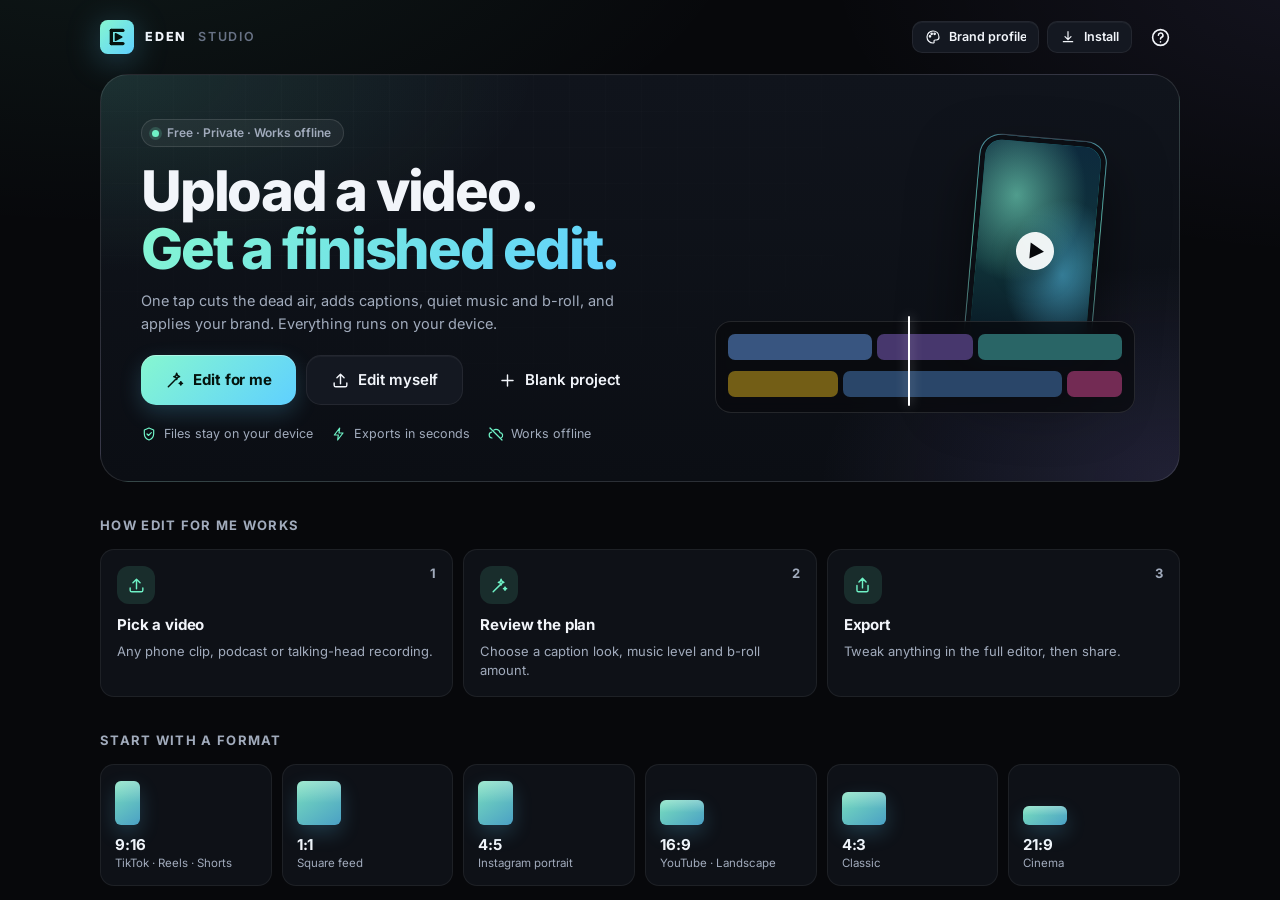
==== commit 66d6a4ab: "Add files via upload" ====
--- a/docs/index.html
+++ b/docs/index.html
@@ -24,6 +24,7 @@
 <link rel="preload" href="assets/fonts/inter-latin-800-normal.woff2" as="font" type="font/woff2" crossorigin>
 <link rel="stylesheet" href="css/fonts.css">
 <link rel="stylesheet" href="css/app.css">
+<link rel="stylesheet" href="css/shell.css">
 </head>
 <body>
 <div class="loading" id="loading" role="status" aria-label="Loading EDEN Studio">
--- a/docs/css/app.css
+++ b/docs/css/app.css
@@ -460,3 +460,108 @@
 }
 @media (prefers-reduced-motion:reduce){*{animation-duration:.01ms!important;transition-duration:.01ms!important}}
 @media (max-width:860px){.inspector{height:min(48vh,440px)}}
+
+/* ==========================================================================
+   v3 — Edit for me, brand profile, redesigned home
+   ========================================================================== */
+.profile-btn{gap:8px;max-width:190px}
+.profile-btn span{overflow:hidden;text-overflow:ellipsis;white-space:nowrap}
+.bav{width:20px;height:20px;border-radius:7px;object-fit:cover;display:inline-block;flex:none;box-shadow:0 0 0 1px var(--line3)}
+.steps3{display:grid;gap:10px;grid-template-columns:1fr}
+.steps3 .st{position:relative;padding:16px;border-radius:var(--r);background:var(--panel);border:1px solid var(--line);display:flex;flex-direction:column;gap:6px}
+.steps3 .st .ci{width:38px;height:38px;border-radius:12px;display:grid;place-items:center;background:var(--accent-soft);color:var(--accent);margin-bottom:4px}
+.steps3 .st b{font-size:15px;letter-spacing:-.01em}.steps3 .st span{font-size:13px;color:var(--dim);line-height:1.45}
+.steps3 .n{position:absolute;top:14px;right:16px;font-size:12px;font-weight:700;color:var(--mute)}
+@media (min-width:700px){.steps3{grid-template-columns:repeat(3,1fr)}}
+.hero .row{flex-wrap:wrap}
+
+/* shared form bits */
+.fld{display:flex;flex-direction:column;gap:6px;min-width:0}
+.fld>span{font-size:12px;font-weight:600;color:var(--dim)}
+.row2{display:flex;flex-wrap:wrap;gap:12px;align-items:flex-end}.row2>.fld,.row2>.seg{flex:1 1 150px}
+.two{display:grid;grid-template-columns:1fr 1fr;gap:12px;margin-bottom:12px}
+@media (max-width:520px){.two{grid-template-columns:1fr}}
+.mono{font-family:ui-monospace,Menlo,Consolas,monospace;letter-spacing:.02em}
+.sw{display:flex;align-items:center;justify-content:space-between;gap:14px;padding:12px 0;border-top:1px solid var(--line);cursor:pointer}
+.sw b{display:block;font-size:14px}.sw small{display:block;color:var(--dim);font-size:12.5px;line-height:1.4;margin-top:2px}
+.sw input{position:absolute;opacity:0;width:0;height:0}
+.trk{position:relative;flex:none;width:42px;height:25px;border-radius:99px;background:var(--raise3);transition:background .2s}
+.trk::after{content:"";position:absolute;top:3px;left:3px;width:19px;height:19px;border-radius:50%;background:#fff;transition:transform .2s var(--ease);box-shadow:0 1px 3px rgba(0,0,0,.4)}
+.sw input:checked~.trk{background:var(--accent)}.sw input:checked~.trk::after{transform:translateX(17px);background:var(--accent-ink,#fff)}
+.sw input:focus-visible~.trk{box-shadow:var(--ring)}
+.sw.mini{padding:0;border:0}
+
+/* brand dialog */
+.modal.brandbox{width:min(880px,100%)}
+.brand-dlg{display:grid;gap:18px;padding-bottom:56px}
+.brand-dlg section{margin-bottom:20px}
+.brand-dlg h4{margin:0 0 10px;font-size:11.5px;letter-spacing:.09em;text-transform:uppercase;color:var(--mute)}
+.bd-prev{display:grid;justify-items:center;gap:8px;align-content:start}.bd-prev small{color:var(--mute)}
+@media (min-width:760px){.brand-dlg{grid-template-columns:1fr 250px}.bd-prev{position:sticky;top:0}}
+@media (max-width:759px){.bd-prev{order:-1}.bp{width:150px!important}}
+.colors{display:grid;grid-template-columns:repeat(3,1fr);gap:10px}
+@media (max-width:520px){.colors{grid-template-columns:1fr}}
+.colorf{display:flex;flex-direction:column;gap:6px}.colorf b{font-size:12px;color:var(--dim)}.colorf small{font-size:11.5px;color:var(--mute);line-height:1.35}
+.cin{display:flex;gap:8px;align-items:center}
+.cin input[type=color]{width:42px;height:40px;flex:none;border:1px solid var(--line2);border-radius:11px;background:var(--bg2);padding:3px;cursor:pointer}
+.cin .field{min-width:0}
+.swatches{display:flex;flex-wrap:wrap;gap:8px;margin-top:12px}
+.swatches button{width:28px;height:28px;border-radius:50%;border:2px solid transparent;box-shadow:0 0 0 1px var(--line3);transition:transform .15s}
+.swatches button:hover{transform:scale(1.12)}.swatches button.on{border-color:var(--bg);box-shadow:0 0 0 2px var(--text)}
+.fontpick{display:grid;grid-template-columns:repeat(auto-fill,minmax(130px,1fr));gap:8px;max-height:230px;overflow:auto;padding:2px}
+.fontpick button{display:flex;flex-direction:column;gap:2px;padding:10px 12px;text-align:left;border-radius:12px;background:var(--bg2);border:1px solid var(--line);min-width:0}
+.fontpick button.on{border-color:var(--accent-line);background:var(--accent-soft)}
+.fontpick .fs{font-size:19px;line-height:1.2;overflow:hidden;text-overflow:ellipsis;white-space:nowrap}.fontpick small{color:var(--mute);font-size:11px}
+.logo-box{display:grid;grid-template-columns:84px 1fr;gap:14px;align-items:start}
+.logo-box .prev{width:84px;height:84px;border-radius:16px;background:repeating-conic-gradient(var(--raise2) 0 25%,var(--bg2) 0 50%) 0 0/14px 14px;border:1px solid var(--line2);display:grid;place-items:center;overflow:hidden;font-size:11px;color:var(--mute)}
+.logo-box .prev img{max-width:100%;max-height:100%;object-fit:contain}
+.logo-box .lb small{display:block;margin-top:8px;color:var(--mute);font-size:12px}
+.logo-box .row{display:flex;gap:8px;flex-wrap:wrap}
+.lopts{grid-column:1/-1;display:flex;gap:22px;flex-wrap:wrap;align-items:flex-start}.lopts b{display:block;font-size:12px;color:var(--dim);margin-bottom:6px}
+.posgrid{display:grid;grid-template-columns:1fr 1fr;gap:4px;width:64px;height:64px;padding:5px;border-radius:12px;background:var(--bg2);border:1px solid var(--line)}
+.posgrid button{border-radius:5px;background:var(--raise3)}.posgrid button.on{background:var(--accent)}
+.lopts .seg{width:130px}
+
+/* phone preview */
+.bp{width:190px;aspect-ratio:9/16;border-radius:26px;padding:7px;background:#000;border:1px solid var(--line3);box-shadow:var(--shadow-sm)}
+.bp-scr{position:relative;width:100%;height:100%;border-radius:20px;overflow:hidden;background:linear-gradient(160deg,#2b3550,#141a29 60%,#0b0d12)}
+.bp-logo{position:absolute;object-fit:contain;opacity:.92}
+.bp-logo.small{width:14%}.bp-logo.medium{width:20%}.bp-logo.large{width:28%}
+.bp-logo.top-left{top:6%;left:7%}.bp-logo.top-right{top:6%;right:7%}.bp-logo.bottom-left{bottom:6%;left:7%}.bp-logo.bottom-right{bottom:6%;right:7%}
+.bp-handle{position:absolute;top:6%;left:50%;transform:translateX(-50%);font-size:9px;color:#fff;font-weight:700;text-shadow:0 1px 3px #000;opacity:.9}
+.bp-cap{position:absolute;left:8%;right:8%;bottom:12%;text-align:center;font-size:17px;line-height:1.1;text-transform:uppercase;text-shadow:-1px -1px 0 #000,1px -1px 0 #000,-1px 1px 0 #000,1px 1px 0 #000,0 3px 6px rgba(0,0,0,.6)}
+.bp-card{position:absolute;left:50%;top:24%;transform:translateX(-50%);padding:7px 14px 8px;border-radius:9px;text-align:center;font-size:12px;color:#fff;opacity:.95;display:grid;gap:5px;justify-items:center}
+.bp-card i{display:block;width:60%;height:3px;border-radius:2px}
+
+/* Edit for me dialog */
+.modal.ocbox{width:min(720px,100%)}
+.oc{display:grid;gap:10px}
+.oc-file{display:flex;align-items:center;gap:10px;padding:10px 12px;border-radius:12px;background:var(--bg2);border:1px solid var(--line);color:var(--dim);min-width:0}
+.oc-file b{color:var(--text);font-size:13px;overflow:hidden;text-overflow:ellipsis;white-space:nowrap;flex:1}.oc-file span{font-size:12px;flex:none}
+.ocrow{border:1px solid var(--line);border-radius:16px;background:var(--bg2);padding:14px}
+.ocr-h{display:flex;align-items:center;gap:12px}
+.ocr-h .ci{width:36px;height:36px;border-radius:11px;display:grid;place-items:center;background:var(--accent-soft);color:var(--accent);flex:none}
+.ocr-h .t{flex:1;min-width:0}.ocr-h .t b{display:block;font-size:14.5px}.ocr-h .t small{display:block;color:var(--dim);font-size:12.5px;line-height:1.4;margin-top:1px}
+.ocr-b{margin-top:12px;padding-top:12px;border-top:1px solid var(--line)}
+.looks{display:grid;grid-template-columns:repeat(auto-fill,minmax(116px,1fr));gap:8px;margin-bottom:12px;max-height:290px;overflow:auto;padding:2px}
+.look{display:flex;flex-direction:column;gap:3px;text-align:left;padding:6px;border-radius:12px;background:var(--panel);border:1px solid var(--line);min-width:0;transition:border-color .15s}
+.look.on{border-color:var(--accent-line);background:var(--accent-soft)}
+.look .shot{height:58px;border-radius:8px;background:linear-gradient(160deg,#2b3550,#141a29);display:grid;place-items:center;overflow:hidden;padding:0 4px}
+.lk-prev{font-size:13px;line-height:1.15;text-align:center;max-width:100%}
+.look b{font-size:12px;margin-top:3px;padding:0 2px}.look small{font-size:10.5px;color:var(--mute);line-height:1.3;padding:0 2px 2px}
+.srt{display:flex;align-items:center;gap:10px;flex-wrap:wrap;margin-top:12px}.srtnote{color:var(--dim);font-size:12px}
+.inl{display:flex;align-items:center;gap:10px;font-size:13px;color:var(--dim);flex:1 1 150px}
+.brandsum .bs{display:flex;align-items:center;gap:12px}.brandsum .bs>div:not(.sws){flex:1;min-width:0}
+.brandsum b{display:block;font-size:13.5px}.brandsum small{display:block;color:var(--dim);font-size:12px}
+.sws{display:flex}.sws i{width:22px;height:22px;border-radius:50%;margin-right:-6px;box-shadow:0 0 0 2px var(--bg2)}
+.pbar{height:8px;border-radius:99px;background:var(--raise2);overflow:hidden;margin:6px 0 16px}.pbar i{display:block;height:100%;width:4%;background:var(--grad);border-radius:99px;transition:width .4s var(--ease)}
+.psteps{list-style:none;margin:0;padding:0;display:grid;gap:10px}
+.psteps li{display:flex;align-items:center;gap:12px;font-size:14px;color:var(--mute)}
+.psteps .dot{width:14px;height:14px;border-radius:50%;border:2px solid var(--line3);flex:none}
+.psteps li.now{color:var(--text)}.psteps li.now .dot{border-color:var(--accent);border-top-color:transparent;animation:spin 0.8s linear infinite}
+.psteps li.done{color:var(--dim)}.psteps li.done .dot{background:var(--accent);border-color:var(--accent)}
+.pnote{display:block;margin-top:14px;color:var(--dim);min-height:16px}
+@keyframes spin{to{transform:rotate(360deg)}}
+.sumlist{list-style:none;margin:0 0 4px;padding:0;display:grid;gap:12px}
+.sumlist li{display:flex;gap:12px;align-items:center;font-size:14px}.sumlist svg{color:var(--accent);flex:none}
+.warnbox{display:flex;gap:10px;margin-top:14px;padding:12px;border-radius:12px;background:rgba(255,207,92,.08);border:1px solid rgba(255,207,92,.3);color:var(--warn);font-size:13px;line-height:1.45}.warnbox svg{flex:none;margin-top:1px}
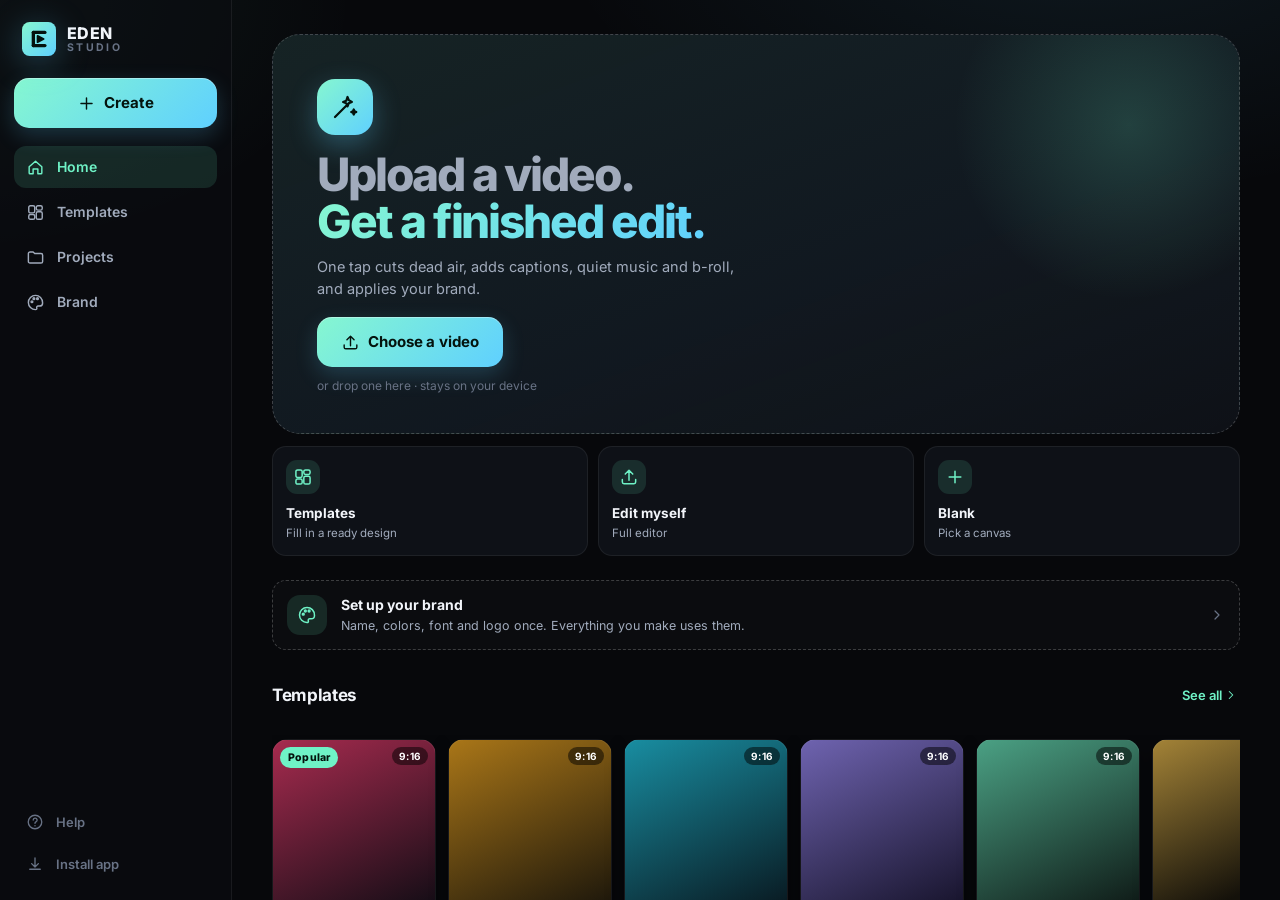
==== commit 44ec924f: "Add files via upload" ====
--- a/docs/index.html
+++ b/docs/index.html
@@ -25,6 +25,7 @@
 <link rel="stylesheet" href="css/fonts.css">
 <link rel="stylesheet" href="css/app.css">
 <link rel="stylesheet" href="css/shell.css">
+<link rel="stylesheet" href="css/stock.css">
 </head>
 <body>
 <div class="loading" id="loading" role="status" aria-label="Loading EDEN Studio">
--- a/docs/css/app.css
+++ b/docs/css/app.css
@@ -565,3 +565,24 @@
 .sumlist{list-style:none;margin:0 0 4px;padding:0;display:grid;gap:12px}
 .sumlist li{display:flex;gap:12px;align-items:center;font-size:14px}.sumlist svg{color:var(--accent);flex:none}
 .warnbox{display:flex;gap:10px;margin-top:14px;padding:12px;border-radius:12px;background:rgba(255,207,92,.08);border:1px solid rgba(255,207,92,.3);color:var(--warn);font-size:13px;line-height:1.45}.warnbox svg{flex:none;margin-top:1px}
+
+/* ------------------------------------------------------------ polish: editor fit + clipping */
+.rail{-webkit-mask-image:linear-gradient(90deg,#000 calc(100% - 28px),transparent);mask-image:linear-gradient(90deg,#000 calc(100% - 28px),transparent);scroll-padding:0 28px}
+.rail:hover,.rail.end{-webkit-mask-image:none;mask-image:none}
+@media (max-width:860px){
+  .rail{padding-right:calc(34px + var(--safe-r))}
+  .stage-empty{padding:10px}
+  .empty-card{padding:16px 16px 14px;border-radius:20px;width:min(340px,100%)}
+  .empty-card .em-ic{width:42px;height:42px;border-radius:14px;margin-bottom:8px}
+  .empty-card p{margin:4px 0 12px}
+  .empty-card .tip{display:none}
+}
+@media (max-width:860px) and (max-height:700px){.empty-card .em-ic{display:none}.empty-card .alt .btn{height:40px}}
+@media (min-width:861px){
+  :root{--tl-h:clamp(196px,31vh,276px)}
+  .rail{-webkit-mask-image:linear-gradient(180deg,#000 calc(100% - 26px),transparent);mask-image:linear-gradient(180deg,#000 calc(100% - 26px),transparent);scrollbar-width:none}
+  .rail:hover{-webkit-mask-image:none;mask-image:none;scrollbar-width:thin}
+  .tool{height:clamp(46px,7vh,56px)}
+  .viewport{padding:12px 18px}
+}
+@media (min-width:861px) and (max-height:760px){.tool span{font-size:10px}.tool{gap:2px}.rail{padding:8px 6px}}
--- a/docs/css/shell.css
+++ b/docs/css/shell.css
@@ -0,0 +1,238 @@
+/* ==========================================================================
+   EDEN Studio — app shell (Home · Templates · Projects · Brand), template fill,
+   brand page, and the "Edit for me" sheet. Loaded after app.css.
+   ========================================================================== */
+
+/* ------------------------------------------------------------ layout */
+#home.shell-root{position:absolute;inset:0;overflow:hidden;display:grid;grid-template-columns:1fr;grid-template-rows:1fr auto;background:
+  radial-gradient(900px 480px at 85% -10%,rgba(95,208,255,.09),transparent 60%),radial-gradient(700px 420px at -5% 0,rgba(111,242,198,.08),transparent 60%),var(--bg)}
+.shell-root .side{display:none}
+.shell-root .main{overflow:auto;-webkit-overflow-scrolling:touch;overscroll-behavior:contain;min-height:0}
+.view{max-width:1080px;margin:0 auto;padding:calc(var(--safe-t) + 18px) calc(18px + var(--safe-r)) 36px calc(18px + var(--safe-l));display:grid;gap:18px;align-content:start}
+.vh{display:flex;align-items:flex-end;justify-content:space-between;gap:14px;flex-wrap:wrap}
+.vh h1{margin:0;font-size:clamp(24px,6vw,32px);letter-spacing:-.035em;line-height:1.05}
+.vh p{margin:6px 0 0;color:var(--dim);font-size:13.5px;max-width:520px}
+.sec-h{display:flex;align-items:center;justify-content:space-between;margin-top:6px}
+.sec-h h2{margin:0;font-size:17px;letter-spacing:-.02em}
+.link{display:inline-flex;align-items:center;gap:2px;color:var(--accent);font-size:13px;font-weight:600;padding:6px 2px}
+.foot-note{color:var(--mute);font-size:12px;text-align:center;margin:10px 0 0}
+
+/* ------------------------------------------------------------ tab bar (phones) */
+.tabbar{position:relative;z-index:5;display:grid;grid-template-columns:1fr 1fr 64px 1fr 1fr;align-items:center;padding:6px 6px calc(6px + var(--safe-b));background:rgba(11,13,18,.92);backdrop-filter:blur(18px);-webkit-backdrop-filter:blur(18px);border-top:1px solid var(--line)}
+.tabbar .tab{display:flex;flex-direction:column;align-items:center;gap:3px;padding:7px 0 4px;color:var(--mute);font-size:10.5px;font-weight:600;border-radius:12px;transition:color .15s}
+.tabbar .tab.on{color:var(--accent)}
+.tabbar .tab:active{transform:scale(.94)}
+.tabbar .create{width:52px;height:52px;margin:-22px auto 0;border-radius:18px;display:grid;place-items:center;background:var(--grad);color:var(--accent-ink);box-shadow:0 10px 26px rgba(95,208,255,.35),0 0 0 5px var(--bg);transition:transform .15s var(--ease)}
+.tabbar .create:active{transform:scale(.93)}
+
+/* ------------------------------------------------------------ home */
+.hero2{display:grid;gap:12px}
+.drop{position:relative;isolation:isolate;text-align:left;display:grid;justify-items:start;gap:0;padding:26px 22px 22px;border-radius:var(--r-xl);border:1.5px dashed var(--line3);background:linear-gradient(160deg,rgba(111,242,198,.08),rgba(95,208,255,.04) 60%,transparent),var(--panel);cursor:pointer;transition:border-color .2s,background .2s,transform .2s var(--ease);outline:none;overflow:hidden}
+.drop:hover,.drop.over,.drop:focus-visible{border-color:var(--accent-line);transform:translateY(-1px)}
+.drop.over{background:linear-gradient(160deg,rgba(111,242,198,.18),rgba(95,208,255,.08)),var(--panel)}
+.drop::after{content:'';position:absolute;right:-60px;top:-60px;width:220px;height:220px;border-radius:50%;background:radial-gradient(circle,rgba(111,242,198,.18),transparent 65%);pointer-events:none;z-index:-1}
+.drop-ic{width:56px;height:56px;border-radius:18px;display:grid;place-items:center;background:var(--grad);color:var(--accent-ink);margin-bottom:16px;box-shadow:0 10px 28px rgba(95,208,255,.3)}
+.drop h1{margin:0;font-size:clamp(28px,8vw,46px);line-height:1.03;letter-spacing:-.045em;font-weight:800}
+.drop h1 em{font-style:normal;background:var(--grad);-webkit-background-clip:text;background-clip:text;color:transparent}
+.drop p{margin:10px 0 18px;color:var(--dim);font-size:14.5px;max-width:440px;line-height:1.5}
+.drop small{margin-top:10px;color:var(--mute);font-size:12px}
+.quick{display:grid;grid-template-columns:repeat(3,1fr);gap:10px}
+.qa{display:flex;flex-direction:column;align-items:flex-start;gap:2px;padding:13px;border-radius:var(--r);background:var(--panel);border:1px solid var(--line);text-align:left;transition:transform .18s var(--ease),border-color .18s,background .18s}
+.qa:hover{border-color:var(--accent-line);background:var(--raise);transform:translateY(-2px)}.qa:active{transform:scale(.97)}
+.qa .qi{width:34px;height:34px;border-radius:11px;display:grid;place-items:center;background:var(--accent-soft);color:var(--accent);margin-bottom:8px}
+.qa b{font-size:13.5px}.qa small{font-size:11.5px;color:var(--dim)}
+.bcard{display:flex;align-items:center;gap:14px;padding:14px;border-radius:var(--r);background:var(--panel);border:1px solid var(--line);text-align:left;width:100%;transition:border-color .18s,background .18s}
+.bcard:hover{border-color:var(--line3);background:var(--raise)}
+.bcard b{display:block;font-size:14px}.bcard small{display:block;color:var(--dim);font-size:12.5px;margin-top:2px;line-height:1.35}.bcard>div{flex:1;min-width:0}.bcard>svg:last-child{color:var(--mute);flex:none}
+.bcard.todo{border-style:dashed;border-color:var(--line3);background:rgba(255,255,255,.02)}.bcard.todo:hover{border-color:var(--accent-line);background:var(--accent-soft)}
+.bcard.slim{padding:11px 12px}
+.bcard .bi{width:40px;height:40px;border-radius:13px;display:grid;place-items:center;background:var(--accent-soft);color:var(--accent);flex:none}
+.sws{display:flex;flex:none}.sws i{width:22px;height:40px;display:block}.sws i:first-child{border-radius:10px 0 0 10px}.sws i:last-child{border-radius:0 10px 10px 0}
+
+/* ------------------------------------------------------------ template covers + cards */
+.cover{position:relative;width:100%;border-radius:14px;overflow:hidden;background:linear-gradient(155deg,var(--p) -40%,var(--s) 62%);isolation:isolate;display:grid;place-items:center}
+.cover .glow{position:absolute;width:90%;aspect-ratio:1;left:-20%;top:-18%;border-radius:50%;background:radial-gradient(circle,var(--p),transparent 66%);opacity:.55;z-index:-1}
+.cover .glow2{position:absolute;width:80%;aspect-ratio:1;right:-25%;bottom:-20%;border-radius:50%;background:radial-gradient(circle,var(--a),transparent 66%);opacity:.38;z-index:-1}
+.cover::after{content:'';position:absolute;inset:0;background:linear-gradient(180deg,rgba(0,0,0,.05),rgba(0,0,0,.4));z-index:-1}
+.ctitle{display:grid;gap:0;text-align:center;font-weight:900;letter-spacing:-.03em;line-height:.98;color:var(--t);font-size:clamp(18px,5vw,26px);padding:0 10%;text-shadow:0 4px 18px rgba(0,0,0,.45)}
+.ctitle span:last-child:not(:first-child){color:var(--a)}
+.cdots{position:absolute;left:0;right:0;bottom:7%;display:flex;gap:3px;justify-content:center;padding:0 12%}.cdots i{flex:1;max-width:18px;height:3px;border-radius:2px;background:rgba(255,255,255,.55)}
+.tcard{position:relative;display:flex;flex-direction:column;gap:9px;text-align:left;min-width:0;transition:transform .2s var(--ease)}
+.tcard:hover{transform:translateY(-3px)}.tcard:active{transform:scale(.98)}
+.tcard .cover{box-shadow:var(--shadow-sm);border:1px solid var(--line)}
+.tcard:hover .cover{border-color:var(--accent-line)}
+.tmeta b{display:block;font-size:13.5px;letter-spacing:-.01em}.tmeta small{display:block;color:var(--dim);font-size:11.5px;margin-top:2px}
+.tbadge{position:absolute;top:8px;left:8px;padding:3px 8px;border-radius:99px;background:var(--accent);color:var(--accent-ink);font-size:10.5px;font-weight:800;letter-spacing:.02em}
+.hscroll{display:flex;gap:12px;overflow-x:auto;margin:0 calc(-18px - var(--safe-r)) 0 calc(-18px - var(--safe-l));padding:4px calc(18px + var(--safe-r)) 8px calc(18px + var(--safe-l));scroll-snap-type:x proximity;scrollbar-width:none}
+.hscroll::-webkit-scrollbar{display:none}.hscroll .tcard{flex:0 0 128px;scroll-snap-align:start}
+.tgrid{display:grid;grid-template-columns:repeat(2,minmax(0,1fr));gap:16px 12px}
+.chips{display:flex;gap:8px;overflow-x:auto;scrollbar-width:none;padding-bottom:2px}.chips::-webkit-scrollbar{display:none}
+.chip{flex:none;height:34px;padding:0 15px;border-radius:99px;background:var(--panel);border:1px solid var(--line);color:var(--dim);font-size:13px;font-weight:600;transition:all .15s}
+.chip:hover{color:var(--text)}.chip.on{background:var(--text);color:var(--bg);border-color:var(--text)}
+.search{display:flex;align-items:center;gap:8px;height:42px;padding:0 13px;border-radius:13px;background:var(--panel);border:1px solid var(--line);color:var(--mute);min-width:min(260px,100%)}
+.search:focus-within{border-color:var(--accent);box-shadow:var(--ring)}.search input{flex:1;min-width:0;background:none;border:0;outline:0;color:var(--text)}
+
+/* ------------------------------------------------------------ template fill screen */
+.back{display:inline-flex;align-items:center;gap:6px;color:var(--dim);font-size:13.5px;font-weight:600;padding:6px 8px 6px 0;justify-self:start}.back:hover{color:var(--text)}
+.fill{display:grid;gap:18px}
+.fill-cover{width:min(150px,42%);margin:0 auto}.fill-l h1{margin:14px 0 4px;font-size:24px;letter-spacing:-.03em}.fill-l p{margin:0;color:var(--dim);font-size:13.5px}
+.fill-l{text-align:center}.tags{display:flex;gap:6px;justify-content:center;margin-top:12px;flex-wrap:wrap}.tags span{padding:4px 10px;border-radius:99px;background:var(--panel);border:1px solid var(--line);font-size:11.5px;color:var(--dim);font-weight:600}
+.fill-r{display:grid;gap:14px;align-content:start}
+.fcard{padding:16px;border-radius:var(--r-lg);background:var(--panel);border:1px solid var(--line);display:grid;gap:12px}
+.fh{display:flex;align-items:center;justify-content:space-between;gap:10px}.fh h3{margin:0;font-size:15px;letter-spacing:-.01em}
+.fhint{margin:-4px 0 0;color:var(--dim);font-size:12.5px}
+.slots{display:grid;gap:8px}
+.slot{display:flex;align-items:center;gap:12px;padding:8px;border-radius:14px;background:var(--bg2);border:1.5px dashed var(--line2);cursor:pointer;transition:border-color .15s,background .15s;outline:none}
+.slot:hover,.slot:focus-visible{border-color:var(--accent-line)}.slot.over{border-color:var(--accent);background:var(--accent-soft)}
+.slot.has{border-style:solid;border-color:var(--line);background:var(--raise)}
+.slot.card{cursor:default;border-style:solid;border-color:var(--line);opacity:.85}
+.slot .sth{width:50px;height:50px;border-radius:11px;background:var(--raise2);display:grid;place-items:center;color:var(--mute);overflow:hidden;flex:none}
+.slot.card .sth{color:var(--violet);background:rgba(163,147,255,.12)}
+.slot .sth img,.slot .sth video{width:100%;height:100%;object-fit:cover}
+.slot .st{flex:1;min-width:0}.slot .st b{display:block;font-size:13.5px}.slot .st small{display:block;color:var(--dim);font-size:12px;white-space:nowrap;overflow:hidden;text-overflow:ellipsis}
+.slot .add{width:30px;height:30px;border-radius:50%;display:grid;place-items:center;background:var(--accent-soft);color:var(--accent);flex:none}
+.tfields{display:grid;gap:12px}
+.tg{display:flex;align-items:center;gap:12px;padding:6px 0;cursor:pointer}.tg b{display:block;font-size:13.5px}.tg small{display:block;color:var(--dim);font-size:12px;line-height:1.35}
+.createbar{position:sticky;bottom:0;z-index:3;display:flex;align-items:center;justify-content:space-between;gap:12px;padding:12px 14px;border-radius:var(--r-lg);background:var(--glass);backdrop-filter:blur(16px);-webkit-backdrop-filter:blur(16px);border:1px solid var(--line2);box-shadow:var(--shadow)}
+.createbar small{color:var(--dim);font-size:12px;line-height:1.35;min-width:0}.createbar .go{flex:none}.btn.dis,.btn:disabled{opacity:.45;pointer-events:none}
+
+/* ------------------------------------------------------------ projects */
+.pgrid{display:grid;grid-template-columns:repeat(2,minmax(0,1fr));gap:12px}
+.storage{padding:16px;border-radius:var(--r);background:var(--panel);border:1px solid var(--line);font-size:13px;color:var(--dim);display:grid;gap:2px}.storage small{margin-top:8px;color:var(--mute);line-height:1.45}
+
+/* ------------------------------------------------------------ brand page + editor */
+.brand-grid{display:grid;gap:18px}
+.bd-main{min-width:0}.bd-prev{display:grid;justify-items:center;gap:8px;align-content:start}.bd-prev small{color:var(--mute)}
+.bform{display:grid;gap:14px}
+.bsec{padding:16px;border-radius:var(--r-lg);background:var(--panel);border:1px solid var(--line);display:grid;gap:14px}
+.bsec-h{display:flex;align-items:center;gap:12px}.bsec-h h3{margin:0;font-size:15px;letter-spacing:-.01em}.bsec-h p{margin:2px 0 0;color:var(--dim);font-size:12.5px}
+.ci{width:38px;height:38px;border-radius:12px;display:grid;place-items:center;background:var(--accent-soft);color:var(--accent);flex:none}
+.bsec .row{display:flex;gap:10px;flex-wrap:wrap;align-items:center}
+.bsec .two{display:grid;grid-template-columns:1fr 1fr;gap:12px}
+.bsec .fine{text-align:left;margin:0;color:var(--mute);font-size:12px;line-height:1.45}
+.palettes{display:grid;grid-template-columns:repeat(4,1fr);gap:8px}
+.pal{display:flex;flex-direction:column;gap:6px;padding:7px;border-radius:12px;background:var(--bg2);border:1.5px solid var(--line);font-size:11px;color:var(--dim);font-weight:600;transition:border-color .15s}
+.pal:hover{border-color:var(--line3)}.pal.on{border-color:var(--accent);color:var(--text)}
+.pal-sw{display:flex;height:22px;border-radius:7px;overflow:hidden}.pal-sw i{flex:1}
+.colors{display:grid;grid-template-columns:1fr 1fr;gap:12px}
+.colorf{display:grid;gap:6px}.colorf .row{flex-wrap:nowrap}.colorf input[type=color]{width:42px;height:40px;padding:2px;border-radius:11px;background:var(--bg2);border:1px solid var(--line2);flex:none;cursor:pointer}
+.field.mono{font-family:ui-monospace,SFMono-Regular,Menlo,monospace;font-size:13px}
+.fontpick{display:grid;grid-template-columns:repeat(2,1fr);gap:8px}
+.fontpick button{padding:10px 12px;border-radius:12px;background:var(--bg2);border:1.5px solid var(--line);text-align:left;font-size:17px;display:grid;gap:2px}.fontpick button.on{border-color:var(--accent);background:var(--accent-soft)}.fontpick .fs{font-size:10.5px;font-family:Inter,sans-serif;font-weight:600;color:var(--mute)}
+.logo-box{display:flex;align-items:center;gap:14px;flex-wrap:wrap}.logo-box .prev{width:72px;height:72px;border-radius:16px;background:var(--bg2) repeating-conic-gradient(rgba(255,255,255,.04) 0 25%,transparent 0 50%) 0 0/12px 12px;border:1px solid var(--line2);display:grid;place-items:center;overflow:hidden}.logo-box .prev img{max-width:86%;max-height:86%;object-fit:contain}
+.lopts{display:grid;gap:12px;flex:1;min-width:200px}.posgrid{display:grid;grid-template-columns:1fr 1fr;gap:6px}
+.keyrow{display:flex;gap:8px}.keyrow .field{flex:1;min-width:0}
+.fhelp{font-size:12px;color:var(--mute);line-height:1.45}.fhelp.ok{color:var(--ok)}.fhelp.bad{color:var(--danger)}
+.bp-wrap{display:grid;place-items:center}
+
+/* ------------------------------------------------------------ Create sheet */
+.opts{display:grid;gap:10px}
+.opt{display:flex;align-items:center;gap:14px;padding:14px;border-radius:var(--r);background:var(--bg2);border:1px solid var(--line);text-align:left;width:100%;transition:border-color .15s,background .15s,transform .15s}
+.opt:hover{border-color:var(--accent-line);background:var(--raise)}.opt:active{transform:scale(.985)}
+.opt .oi{width:44px;height:44px;border-radius:14px;display:grid;place-items:center;background:var(--accent-soft);color:var(--accent);flex:none}
+.opt.hot .oi{background:var(--grad);color:var(--accent-ink)}.opt.hot{border-color:var(--accent-line)}
+.opt div{flex:1;min-width:0}.opt b{display:block;font-size:15px}.opt small{display:block;color:var(--dim);font-size:12.5px;margin-top:2px;line-height:1.35}.opt>svg:last-child{color:var(--mute)}
+
+/* ------------------------------------------------------------ Edit for me sheet */
+.modal.ocbox{width:min(760px,100%)}
+.oc{display:grid;gap:14px}
+.oc-file{display:flex;align-items:center;gap:12px;padding:10px;border-radius:14px;background:var(--bg2);border:1px solid var(--line)}
+.oc-file b{display:block;font-size:13.5px;overflow:hidden;text-overflow:ellipsis;white-space:nowrap}.oc-file small{color:var(--dim);font-size:12px}.oc-file>div:last-child{min-width:0}
+.oc-thumb{width:64px;height:64px;border-radius:12px;overflow:hidden;background:#000;flex:none}.oc-thumb video{width:100%;height:100%;object-fit:cover}
+.oc-h{margin:4px 0 -4px;font-size:12px;letter-spacing:.09em;text-transform:uppercase;color:var(--mute)}
+.styles{display:grid;grid-template-columns:repeat(2,1fr);gap:8px}
+.style{display:grid;align-content:start;gap:2px;text-align:left;padding:12px;border-radius:14px;background:var(--bg2);border:1.5px solid var(--line);transition:border-color .15s,background .15s,transform .15s}
+.style:hover{border-color:var(--line3)}.style:active{transform:scale(.98)}.style.on{border-color:var(--accent);background:var(--accent-soft)}
+.style .si{width:34px;height:34px;border-radius:11px;display:grid;place-items:center;background:var(--raise2);color:var(--dim);margin-bottom:8px}.style.on .si{background:var(--accent);color:var(--accent-ink)}
+.style b{font-size:14px}.style small{color:var(--dim);font-size:12px;line-height:1.35}
+details.fine{border:1px solid var(--line);border-radius:16px;background:var(--bg2)}
+details.fine>summary{list-style:none;display:flex;align-items:center;gap:10px;padding:13px 14px;cursor:pointer}details.fine>summary::-webkit-details-marker{display:none}
+details.fine>summary b{font-size:14px}details.fine>summary small{flex:1;color:var(--mute);font-size:12px}details.fine>summary svg:last-child{transition:transform .2s}details.fine[open]>summary svg:last-child{transform:rotate(180deg)}
+.fine-body{display:grid;gap:18px;padding:4px 14px 16px}
+.grp{display:grid;gap:12px}.grp h4{margin:0;font-size:11.5px;letter-spacing:.09em;text-transform:uppercase;color:var(--mute)}
+.tgs{display:grid;gap:2px}
+.srt{display:flex;align-items:center;gap:10px;flex-wrap:wrap}.srtnote{color:var(--dim);font-size:12px}
+.looks.compact{grid-template-columns:repeat(auto-fill,minmax(104px,1fr))}
+
+/* ------------------------------------------------------------ wide screens: sidebar */
+@media (min-width:861px){
+  #home.shell-root{grid-template-columns:232px 1fr;grid-template-rows:1fr}
+  .shell-root .tabbar{display:none}
+  .shell-root .side{display:flex;flex-direction:column;gap:6px;padding:calc(var(--safe-t) + 20px) 14px 18px;border-right:1px solid var(--line);background:rgba(11,13,18,.6)}
+  .side .brand{padding:2px 8px 16px;gap:11px}.side .brand div{display:flex;flex-direction:column;line-height:1.05}.side .brand b{font-size:16px;letter-spacing:.02em}.side .brand span{font-size:10.5px;letter-spacing:.22em;color:var(--mute);font-weight:700}
+  .side .sidecta{width:100%;margin-bottom:12px}
+  .side nav{display:grid;gap:3px}
+  .side .nav{display:flex;align-items:center;gap:12px;height:42px;padding:0 12px;border-radius:12px;color:var(--dim);font-size:14px;font-weight:600;text-align:left;width:100%;transition:background .15s,color .15s}
+  .side .nav:hover{background:var(--raise);color:var(--text)}.side .nav.on{background:var(--accent-soft);color:var(--accent)}
+  .side .nav.small{height:36px;font-size:13px;color:var(--mute)}.side .sp{flex:1}
+  .view{padding:34px 40px 60px;gap:24px}
+  .drop{padding:44px 44px 38px}.drop::after{width:380px;height:380px;right:-80px;top:-100px}
+  .quick{grid-template-columns:repeat(3,minmax(0,1fr))}
+  .hscroll{margin:0;padding-left:0;padding-right:0;flex-wrap:nowrap}.hscroll .tcard{flex-basis:150px}
+  .tgrid{grid-template-columns:repeat(auto-fill,minmax(168px,1fr));gap:22px 16px}
+  .pgrid{grid-template-columns:repeat(auto-fill,minmax(200px,1fr))}.pgrid.sm{grid-template-columns:repeat(auto-fill,minmax(200px,1fr))}
+  .fill{grid-template-columns:300px 1fr;gap:34px;align-items:start}.fill-l{position:sticky;top:0;text-align:left}.fill-cover{width:100%;margin:0}.tags{justify-content:flex-start}
+  .brand-grid{grid-template-columns:1fr 270px}.bd-prev{position:sticky;top:0}
+  .styles{grid-template-columns:repeat(5,1fr)}.styles .style{padding:11px}
+}
+@media (max-width:860px){.bd-prev{order:-1}.bp{width:150px!important}.bsec .two{grid-template-columns:1fr}}
+@media (max-width:380px){.quick{grid-template-columns:1fr 1fr}.palettes{grid-template-columns:repeat(2,1fr)}}
+@media (prefers-reduced-motion:reduce){.tcard,.qa,.drop,.opt,.style{transition:none}}
+
+/* ---- caption review */
+.rvbox .rv-list{display:flex;flex-direction:column;gap:8px;max-height:min(52vh,460px);overflow:auto;padding:2px 2px 2px 0;margin:4px 0 8px}
+.rv-row{display:grid;grid-template-columns:auto auto 1fr;gap:8px;align-items:start}
+.rv-time{font-size:11.5px;color:var(--dim);font-variant-numeric:tabular-nums;padding-top:12px;min-width:34px}
+.rv-text{resize:vertical;min-height:42px;line-height:1.4;font-size:15px;padding:9px 11px}
+.rv-play{margin-top:4px}
+.rv>small{color:var(--dim);font-size:12px}
+
+/* ---- live template cards and previews */
+.tcard .tmedia{position:relative;width:100%;border-radius:16px;overflow:hidden;background:linear-gradient(155deg,var(--p) -40%,var(--s) 70%) center/cover no-repeat;border:1px solid var(--line);box-shadow:var(--shadow-sm);transition:border-color .2s,box-shadow .2s;isolation:isolate}
+.tcard .tmedia.ready{background-size:cover}
+.tcard:hover .tmedia,.tcard:focus-visible .tmedia{border-color:var(--accent-line);box-shadow:0 14px 34px rgba(0,0,0,.5)}
+.tlive{position:absolute;inset:0;width:100%;height:100%;object-fit:cover;opacity:0;transition:opacity .25s;pointer-events:none}.tlive.on{opacity:1}
+.tplay{position:absolute;right:8px;bottom:8px;width:28px;height:28px;border-radius:50%;display:grid;place-items:center;background:rgba(0,0,0,.5);backdrop-filter:blur(6px);-webkit-backdrop-filter:blur(6px);color:#fff;z-index:2;transition:opacity .2s}
+.tmedia:has(.tlive.on) .tplay{opacity:0}
+.tratio{position:absolute;top:8px;right:8px;padding:2px 7px;border-radius:99px;background:rgba(0,0,0,.5);backdrop-filter:blur(6px);-webkit-backdrop-filter:blur(6px);font-size:10px;font-weight:700;color:#fff;letter-spacing:.02em;z-index:2}
+.tbadge{z-index:2}
+.tcard{align-self:start}
+.hscroll .tcard{flex:0 0 138px}
+.fill-stage{display:grid;gap:10px;justify-items:center}
+.fill-cover{width:min(230px,62%);margin:0 auto;border-radius:20px;overflow:hidden;border:1px solid var(--line2);box-shadow:0 24px 60px rgba(0,0,0,.55);background:#000;line-height:0}
+.fill-canvas{display:block;width:100%;height:auto;max-height:62vh;object-fit:contain;background:#000}
+.pvbar{display:flex;align-items:center;gap:8px;flex-wrap:wrap;justify-content:center}.pvbar small{color:var(--mute);font-size:11.5px}
+.pvbtn{height:34px;padding:0 12px;font-size:12.5px}.pvbtn.on{background:var(--accent-soft);border-color:var(--accent-line);color:var(--accent)}
+.cstat{max-width:60%}
+@media (max-width:860px){
+  .fill-stage{position:sticky;top:0;z-index:4;padding:6px 0 10px;margin:0 -6px;background:linear-gradient(180deg,var(--bg) 78%,transparent)}
+  .fill-cover{width:min(150px,38vw)}
+  .fill-canvas{max-height:36vh}
+  .fill-l h1{margin-top:6px}
+  .fill-l p,.fill-l .tags{display:none}
+}
+@media (min-width:861px){
+  .fill{grid-template-columns:minmax(300px,380px) 1fr}
+  .fill-l{top:8px}
+  .fill-cover{width:100%}
+  .fill-canvas{max-height:68vh}
+  .hscroll .tcard{flex-basis:164px}
+}
+
+/* ---- layout fixes (mobile overflow, desktop stage) */
+.fill>*{min-width:0}
+.fill-r,.fill-l{min-width:0;max-width:100%}
+@media (max-width:860px){
+  .fill{overflow-x:clip}
+  .fill-r>*{max-width:100%}
+}
+@media (min-width:861px){
+  .fill-cover{width:min(100%,300px)}
+  .fill-stage{position:sticky;top:8px}
+}
+.fill,.fill-r{grid-template-columns:minmax(0,1fr)}
+@media (min-width:861px){.fill{grid-template-columns:minmax(300px,380px) minmax(0,1fr)}}
+.fcard{grid-template-columns:minmax(0,1fr);min-width:0}
+.createbar{min-width:0;box-sizing:border-box;max-width:100%}
+.slots{grid-template-columns:minmax(0,1fr)}.slot{min-width:0}
+@media (max-width:860px){.fill-stage{position:static;background:none;margin:0;padding:4px 0 6px}}
